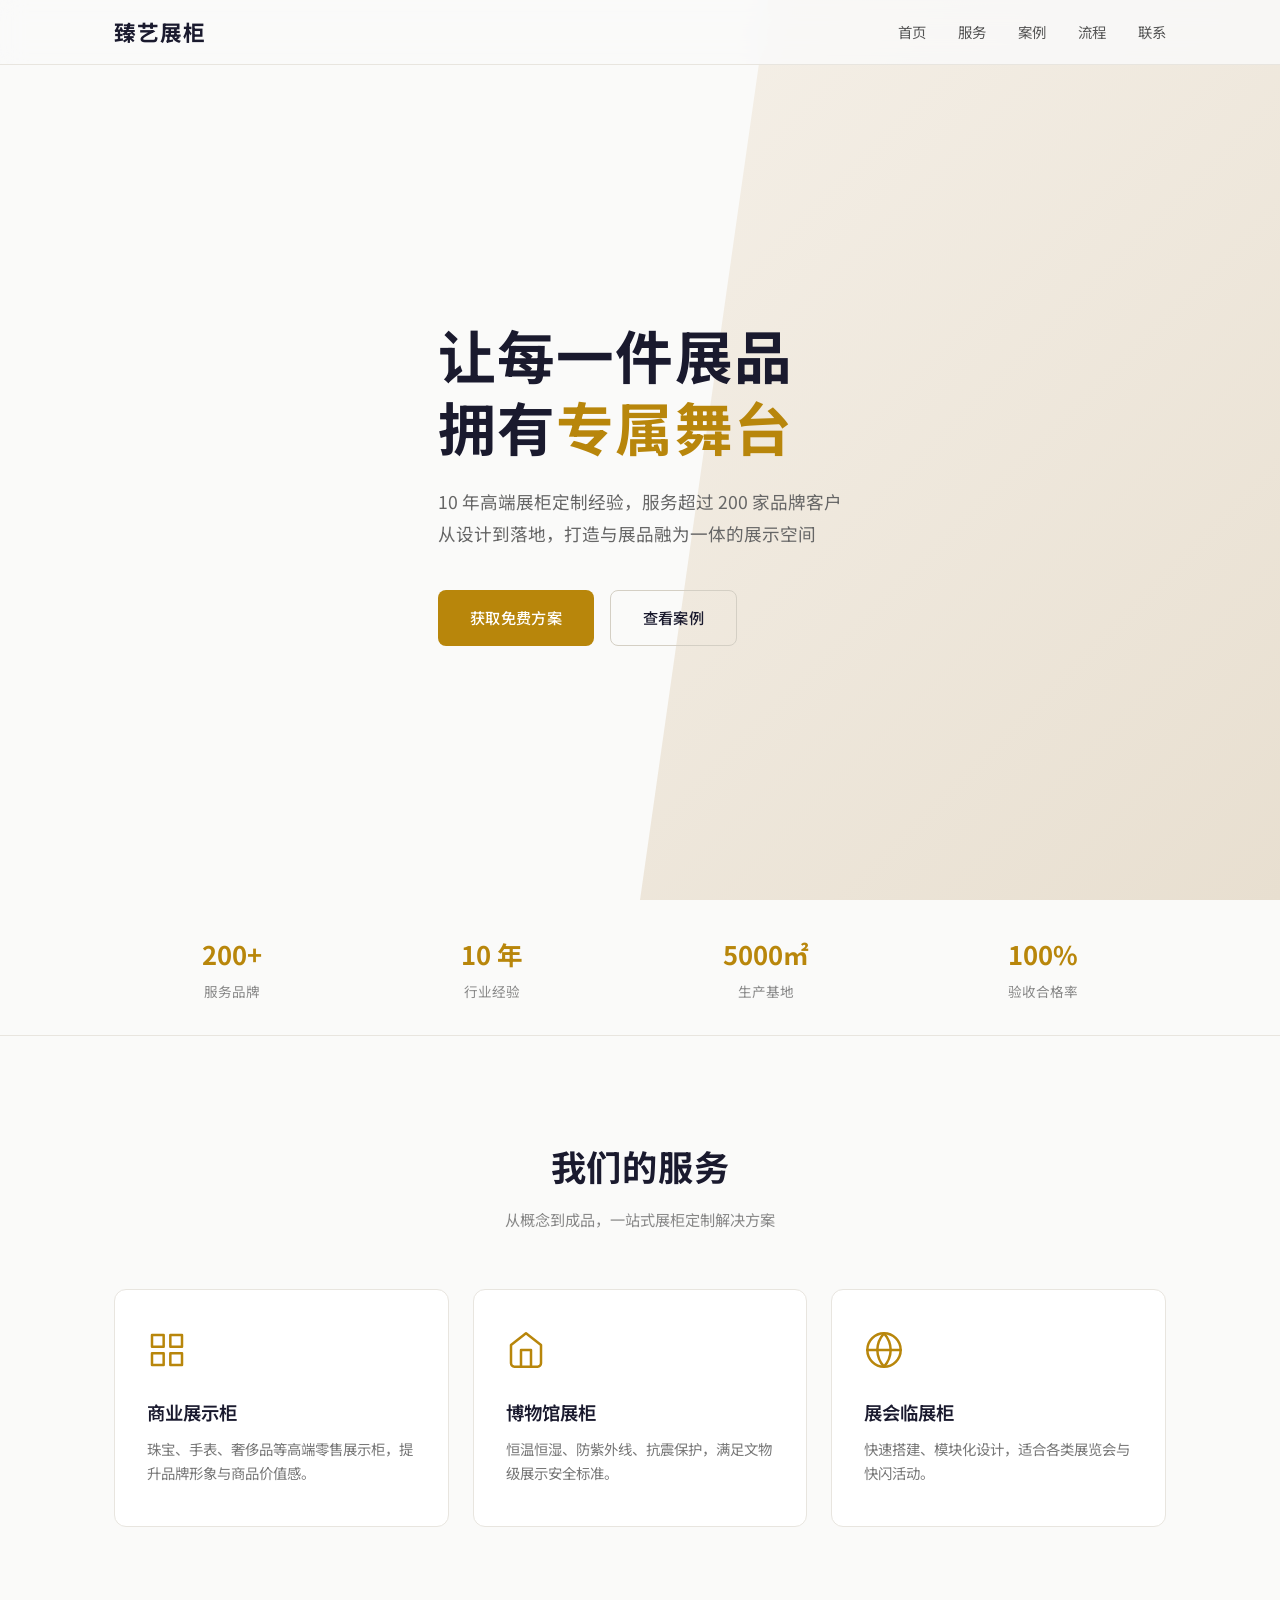
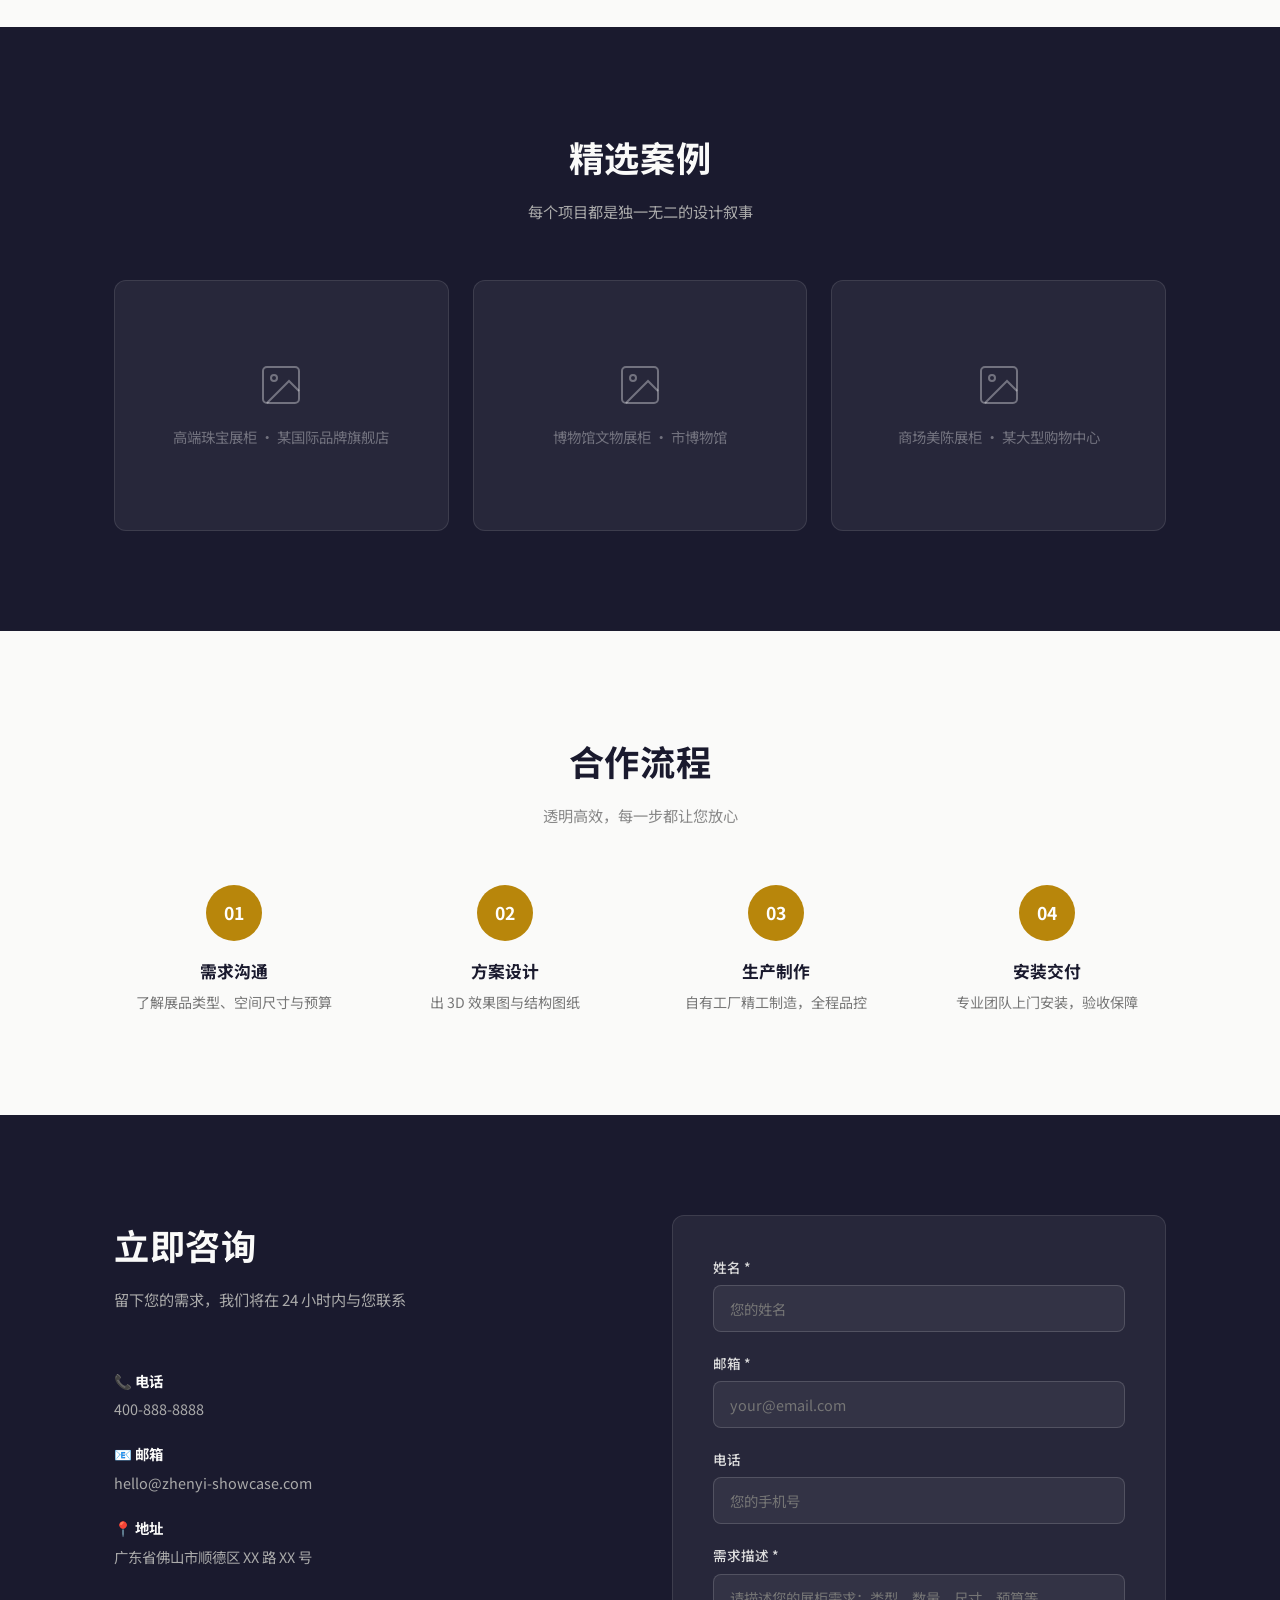
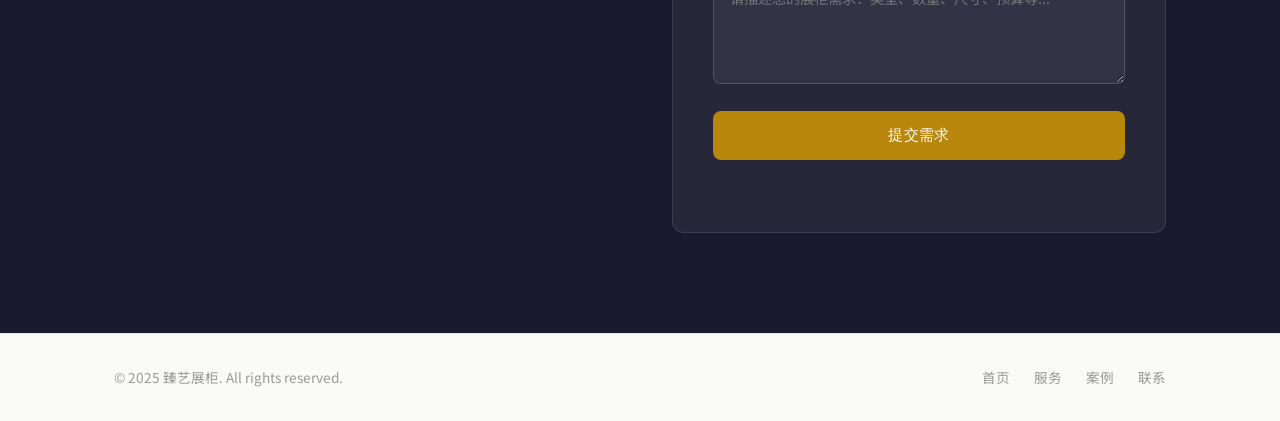
==== index.html @ 401db5e0 "feat: 臻艺展柜 Landing Page — 纯 HTML/CSS/JS + Resend 表单" ====
<!DOCTYPE html>
<html lang="zh-CN">
<head>
  <meta charset="UTF-8">
  <meta name="viewport" content="width=device-width, initial-scale=1.0">
  <title>臻艺展柜 — 高端定制展柜专家</title>
  <meta name="description" content="臻艺展柜专注高端商业展柜定制，为博物馆、商场、展览提供一体化设计与制作服务。">
  <link rel="stylesheet" href="style.css">
  <link rel="preconnect" href="https://fonts.googleapis.com">
  <link rel="preconnect" href="https://fonts.gstatic.com" crossorigin>
  <link href="https://fonts.googleapis.com/css2?family=Noto+Sans+SC:wght@300;400;500;700&display=swap" rel="stylesheet">
</head>
<body>

  <!-- Header -->
  <header class="header" id="header">
    <div class="container header-inner">
      <a href="#" class="logo">臻艺展柜</a>
      <nav class="nav" id="nav">
        <a href="#hero">首页</a>
        <a href="#services">服务</a>
        <a href="#works">案例</a>
        <a href="#process">流程</a>
        <a href="#contact">联系</a>
      </nav>
      <button class="menu-toggle" id="menuToggle" aria-label="菜单">
        <span></span><span></span><span></span>
      </button>
    </div>
  </header>

  <!-- Hero -->
  <section class="hero" id="hero">
    <div class="container hero-content">
      <h1 class="hero-title">
        让每一件展品<br>拥有<span class="accent">专属舞台</span>
      </h1>
      <p class="hero-sub">
        10 年高端展柜定制经验，服务超过 200 家品牌客户<br>
        从设计到落地，打造与展品融为一体的展示空间
      </p>
      <div class="hero-buttons">
        <a href="#contact" class="btn btn-primary">获取免费方案</a>
        <a href="#works" class="btn btn-outline">查看案例</a>
      </div>
    </div>
    <div class="hero-bg"></div>
  </section>

  <!-- Trust Bar -->
  <section class="trust-bar">
    <div class="container">
      <div class="trust-items">
        <div class="trust-item">
          <span class="trust-num">200+</span>
          <span class="trust-label">服务品牌</span>
        </div>
        <div class="trust-item">
          <span class="trust-num">10 年</span>
          <span class="trust-label">行业经验</span>
        </div>
        <div class="trust-item">
          <span class="trust-num">5000㎡</span>
          <span class="trust-label">生产基地</span>
        </div>
        <div class="trust-item">
          <span class="trust-num">100%</span>
          <span class="trust-label">验收合格率</span>
        </div>
      </div>
    </div>
  </section>

  <!-- Services -->
  <section class="section" id="services">
    <div class="container">
      <h2 class="section-title">我们的服务</h2>
      <p class="section-sub">从概念到成品，一站式展柜定制解决方案</p>
      <div class="cards">
        <div class="card">
          <div class="card-icon">
            <svg width="40" height="40" viewBox="0 0 24 24" fill="none" stroke="currentColor" stroke-width="1.5" stroke-linecap="round" stroke-linejoin="round"><rect x="3" y="3" width="7" height="7"/><rect x="14" y="3" width="7" height="7"/><rect x="14" y="14" width="7" height="7"/><rect x="3" y="14" width="7" height="7"/></svg>
          </div>
          <h3>商业展示柜</h3>
          <p>珠宝、手表、奢侈品等高端零售展示柜，提升品牌形象与商品价值感。</p>
        </div>
        <div class="card">
          <div class="card-icon">
            <svg width="40" height="40" viewBox="0 0 24 24" fill="none" stroke="currentColor" stroke-width="1.5" stroke-linecap="round" stroke-linejoin="round"><path d="M3 9l9-7 9 7v11a2 2 0 0 1-2 2H5a2 2 0 0 1-2-2z"/><polyline points="9 22 9 12 15 12 15 22"/></svg>
          </div>
          <h3>博物馆展柜</h3>
          <p>恒温恒湿、防紫外线、抗震保护，满足文物级展示安全标准。</p>
        </div>
        <div class="card">
          <div class="card-icon">
            <svg width="40" height="40" viewBox="0 0 24 24" fill="none" stroke="currentColor" stroke-width="1.5" stroke-linecap="round" stroke-linejoin="round"><circle cx="12" cy="12" r="10"/><line x1="2" y1="12" x2="22" y2="12"/><path d="M12 2a15.3 15.3 0 0 1 4 10 15.3 15.3 0 0 1-4 10 15.3 15.3 0 0 1-4-10 15.3 15.3 0 0 1 4-10z"/></svg>
          </div>
          <h3>展会临展柜</h3>
          <p>快速搭建、模块化设计，适合各类展览会与快闪活动。</p>
        </div>
      </div>
    </div>
  </section>

  <!-- Works / Gallery -->
  <section class="section section-dark" id="works">
    <div class="container">
      <h2 class="section-title">精选案例</h2>
      <p class="section-sub">每个项目都是独一无二的设计叙事</p>
      <div class="gallery">
        <div class="gallery-item">
          <div class="gallery-placeholder">
            <svg width="48" height="48" viewBox="0 0 24 24" fill="none" stroke="currentColor" stroke-width="1"><rect x="3" y="3" width="18" height="18" rx="2"/><circle cx="8.5" cy="8.5" r="1.5"/><polyline points="21 15 16 10 5 21"/></svg>
            <span>高端珠宝展柜 · 某国际品牌旗舰店</span>
          </div>
        </div>
        <div class="gallery-item">
          <div class="gallery-placeholder">
            <svg width="48" height="48" viewBox="0 0 24 24" fill="none" stroke="currentColor" stroke-width="1"><rect x="3" y="3" width="18" height="18" rx="2"/><circle cx="8.5" cy="8.5" r="1.5"/><polyline points="21 15 16 10 5 21"/></svg>
            <span>博物馆文物展柜 · 市博物馆</span>
          </div>
        </div>
        <div class="gallery-item">
          <div class="gallery-placeholder">
            <svg width="48" height="48" viewBox="0 0 24 24" fill="none" stroke="currentColor" stroke-width="1"><rect x="3" y="3" width="18" height="18" rx="2"/><circle cx="8.5" cy="8.5" r="1.5"/><polyline points="21 15 16 10 5 21"/></svg>
            <span>商场美陈展柜 · 某大型购物中心</span>
          </div>
        </div>
      </div>
    </div>
  </section>

  <!-- Process -->
  <section class="section" id="process">
    <div class="container">
      <h2 class="section-title">合作流程</h2>
      <p class="section-sub">透明高效，每一步都让您放心</p>
      <div class="steps">
        <div class="step">
          <div class="step-num">01</div>
          <h4>需求沟通</h4>
          <p>了解展品类型、空间尺寸与预算</p>
        </div>
        <div class="step">
          <div class="step-num">02</div>
          <h4>方案设计</h4>
          <p>出 3D 效果图与结构图纸</p>
        </div>
        <div class="step">
          <div class="step-num">03</div>
          <h4>生产制作</h4>
          <p>自有工厂精工制造，全程品控</p>
        </div>
        <div class="step">
          <div class="step-num">04</div>
          <h4>安装交付</h4>
          <p>专业团队上门安装，验收保障</p>
        </div>
      </div>
    </div>
  </section>

  <!-- Contact -->
  <section class="section section-dark" id="contact">
    <div class="container contact-wrapper">
      <div class="contact-info">
        <h2 class="section-title" style="text-align:left;">立即咨询</h2>
        <p class="section-sub" style="text-align:left;">留下您的需求，我们将在 24 小时内与您联系</p>
        <div class="contact-details">
          <div class="contact-detail">
            <strong>📞 电话</strong>
            <span>400-888-8888</span>
          </div>
          <div class="contact-detail">
            <strong>📧 邮箱</strong>
            <span>hello@zhenyi-showcase.com</span>
          </div>
          <div class="contact-detail">
            <strong>📍 地址</strong>
            <span>广东省佛山市顺德区 XX 路 XX 号</span>
          </div>
        </div>
      </div>
      <form class="contact-form" id="contactForm">
        <div class="form-group">
          <label for="name">姓名 *</label>
          <input type="text" id="name" name="name" placeholder="您的姓名" required>
        </div>
        <div class="form-group">
          <label for="email">邮箱 *</label>
          <input type="email" id="email" name="email" placeholder="your@email.com" required>
        </div>
        <div class="form-group">
          <label for="phone">电话</label>
          <input type="tel" id="phone" name="phone" placeholder="您的手机号">
        </div>
        <div class="form-group">
          <label for="message">需求描述 *</label>
          <textarea id="message" name="message" rows="4" placeholder="请描述您的展柜需求：类型、数量、尺寸、预算等..." required></textarea>
        </div>
        <button type="submit" class="btn btn-primary btn-block" id="submitBtn">
          提交需求
        </button>
        <p class="form-feedback" id="formFeedback"></p>
      </form>
    </div>
  </section>

  <!-- Footer -->
  <footer class="footer">
    <div class="container footer-inner">
      <p>&copy; 2025 臻艺展柜. All rights reserved.</p>
      <div class="footer-links">
        <a href="#hero">首页</a>
        <a href="#services">服务</a>
        <a href="#works">案例</a>
        <a href="#contact">联系</a>
      </div>
    </div>
  </footer>

  <script src="script.js"></script>
</body>
</html>
---- style.css ----
/* ===== Reset & Base ===== */
*,*::before,*::after{box-sizing:border-box;margin:0;padding:0}
html{scroll-behavior:smooth;-webkit-font-smoothing:antialiased}
body{
  font-family:'Noto Sans SC',-apple-system,BlinkMacSystemFont,sans-serif;
  color:#1a1a2e;background:#fafaf9;line-height:1.7;overflow-x:hidden
}
img{max-width:100%;display:block}
a{text-decoration:none;color:inherit}
.container{max-width:1100px;margin:0 auto;padding:0 24px}

/* ===== Header ===== */
.header{
  position:fixed;top:0;left:0;right:0;z-index:100;
  background:rgba(250,250,249,.85);backdrop-filter:blur(12px);
  border-bottom:1px solid #e8e5df;transition:box-shadow .3s
}
.header.scrolled{box-shadow:0 2px 20px rgba(0,0,0,.06)}
.header-inner{
  display:flex;align-items:center;justify-content:space-between;
  height:64px
}
.logo{font-size:1.35rem;font-weight:700;letter-spacing:.04em;color:#1a1a2e}
.nav{display:flex;gap:32px}
.nav a{font-size:.9rem;color:#555;transition:color .2s;position:relative}
.nav a:hover{color:#b8860b}
.nav a::after{
  content:'';position:absolute;left:0;bottom:-4px;width:0;height:2px;
  background:#b8860b;transition:width .25s
}
.nav a:hover::after{width:100%}

.menu-toggle{display:none;flex-direction:column;gap:5px;background:none;border:none;cursor:pointer;padding:4px}
.menu-toggle span{width:24px;height:2px;background:#1a1a2e;border-radius:1px;transition:.3s}

/* ===== Hero ===== */
.hero{
  position:relative;min-height:100vh;display:flex;align-items:center;
  overflow:hidden;padding-top:64px
}
.hero-content{position:relative;z-index:2;max-width:700px}
.hero-title{
  font-size:clamp(2.2rem,5vw,3.6rem);
  font-weight:700;line-height:1.25;margin-bottom:24px;letter-spacing:.02em
}
.accent{color:#b8860b}
.hero-sub{font-size:1.1rem;color:#666;margin-bottom:40px;line-height:1.8}
.hero-buttons{display:flex;gap:16px;flex-wrap:wrap}

.btn{
  display:inline-flex;align-items:center;justify-content:center;
  padding:14px 32px;border-radius:8px;font-size:.95rem;font-weight:500;
  transition:all .3s;cursor:pointer;border:none;letter-spacing:.02em
}
.btn-primary{background:#b8860b;color:#fff}
.btn-primary:hover{background:#9a7009;transform:translateY(-1px);box-shadow:0 8px 25px rgba(184,134,11,.3)}
.btn-outline{background:transparent;color:#1a1a2e;border:1.5px solid #d4cfc4}
.btn-outline:hover{border-color:#b8860b;color:#b8860b}
.btn-block{width:100%}

.hero-bg{
  position:absolute;top:0;right:0;width:50%;height:100%;
  background:linear-gradient(135deg,#f5f0e8 0%,#e8dfd0 100%);
  clip-path:polygon(20% 0,100% 0,100% 100%,0 100%);
  z-index:0
}

/* ===== Trust Bar ===== */
.trust-bar{border-bottom:1px solid #e8e5df;padding:32px 0}
.trust-items{display:flex;justify-content:space-around;flex-wrap:wrap;gap:24px}
.trust-item{display:flex;flex-direction:column;align-items:center;gap:4px}
.trust-num{font-size:1.6rem;font-weight:700;color:#b8860b}
.trust-label{font-size:.85rem;color:#888}

/* ===== Sections ===== */
.section{padding:100px 0}
.section-dark{background:#1a1a2e;color:#fafaf9}
.section-dark .section-sub{color:#aaa}
.section-title{
  text-align:center;font-size:clamp(1.6rem,3vw,2.2rem);
  font-weight:700;margin-bottom:12px;letter-spacing:.02em
}
.section-sub{text-align:center;color:#888;margin-bottom:56px;font-size:.95rem}

/* ===== Cards ===== */
.cards{display:grid;grid-template-columns:repeat(auto-fit,minmax(280px,1fr));gap:24px}
.card{
  background:#fff;border:1px solid #e8e5df;border-radius:12px;
  padding:40px 32px;transition:all .3s
}
.card:hover{transform:translateY(-4px);box-shadow:0 16px 40px rgba(0,0,0,.08)}
.card-icon{color:#b8860b;margin-bottom:20px}
.card h3{font-size:1.15rem;margin-bottom:8px;font-weight:600}
.card p{color:#777;font-size:.9rem;line-height:1.7}

/* ===== Gallery ===== */
.gallery{display:grid;grid-template-columns:repeat(auto-fit,minmax(280px,1fr));gap:24px}
.gallery-item{
  background:rgba(255,255,255,.06);border:1px solid rgba(255,255,255,.1);
  border-radius:12px;overflow:hidden;transition:all .3s
}
.gallery-item:hover{transform:translateY(-4px);border-color:rgba(184,134,11,.4)}
.gallery-placeholder{
  display:flex;flex-direction:column;align-items:center;justify-content:center;
  gap:16px;padding:80px 32px;color:rgba(255,255,255,.35);text-align:center;font-size:.9rem
}

/* ===== Steps ===== */
.steps{display:grid;grid-template-columns:repeat(auto-fit,minmax(200px,1fr));gap:32px}
.step{text-align:center;padding:0 16px}
.step-num{
  display:inline-flex;align-items:center;justify-content:center;
  width:56px;height:56px;border-radius:50%;background:#b8860b;
  color:#fff;font-size:1.1rem;font-weight:700;margin-bottom:16px
}
.step h4{font-size:1.05rem;margin-bottom:6px}
.step p{color:#777;font-size:.88rem}

/* ===== Contact ===== */
.contact-wrapper{display:grid;grid-template-columns:1fr 1fr;gap:64px;align-items:start}
.contact-details{margin-top:40px;display:flex;flex-direction:column;gap:20px}
.contact-detail strong{display:block;font-size:.9rem;margin-bottom:2px}
.contact-detail span{color:#aaa;font-size:.9rem}

.contact-form{
  background:rgba(255,255,255,.06);border:1px solid rgba(255,255,255,.1);
  border-radius:12px;padding:40px
}
.form-group{margin-bottom:20px}
.form-group label{display:block;margin-bottom:6px;font-size:.85rem;font-weight:500;color:#ddd}
.form-group input,
.form-group textarea{
  width:100%;padding:12px 16px;border:1.5px solid rgba(255,255,255,.15);
  border-radius:8px;background:rgba(255,255,255,.06);color:#fafaf9;
  font-family:inherit;font-size:.9rem;transition:border-color .3s;resize:vertical
}
.form-group input:focus,
.form-group textarea:focus{outline:none;border-color:#b8860b}

.form-feedback{margin-top:12px;font-size:.85rem;min-height:20px}
.form-feedback.success{color:#4caf50}
.form-feedback.error{color:#f44336}

/* ===== Footer ===== */
.footer{border-top:1px solid #e8e5df;padding:32px 0}
.footer-inner{display:flex;justify-content:space-between;align-items:center;flex-wrap:wrap;gap:16px}
.footer p{color:#999;font-size:.85rem}
.footer-links{display:flex;gap:24px}
.footer-links a{color:#999;font-size:.85rem;transition:color .2s}
.footer-links a:hover{color:#b8860b}

/* ===== Mobile ===== */
@media(max-width:768px){
  .nav{display:none}
  .nav.open{
    display:flex;flex-direction:column;position:absolute;top:64px;left:0;right:0;
    background:rgba(250,250,249,.98);backdrop-filter:blur(12px);padding:24px;
    border-bottom:1px solid #e8e5df;gap:16px
  }
  .menu-toggle{display:flex}
  .hero-bg{display:none}
  .contact-wrapper{grid-template-columns:1fr;gap:40px}
  .footer-inner{flex-direction:column;text-align:center}
}
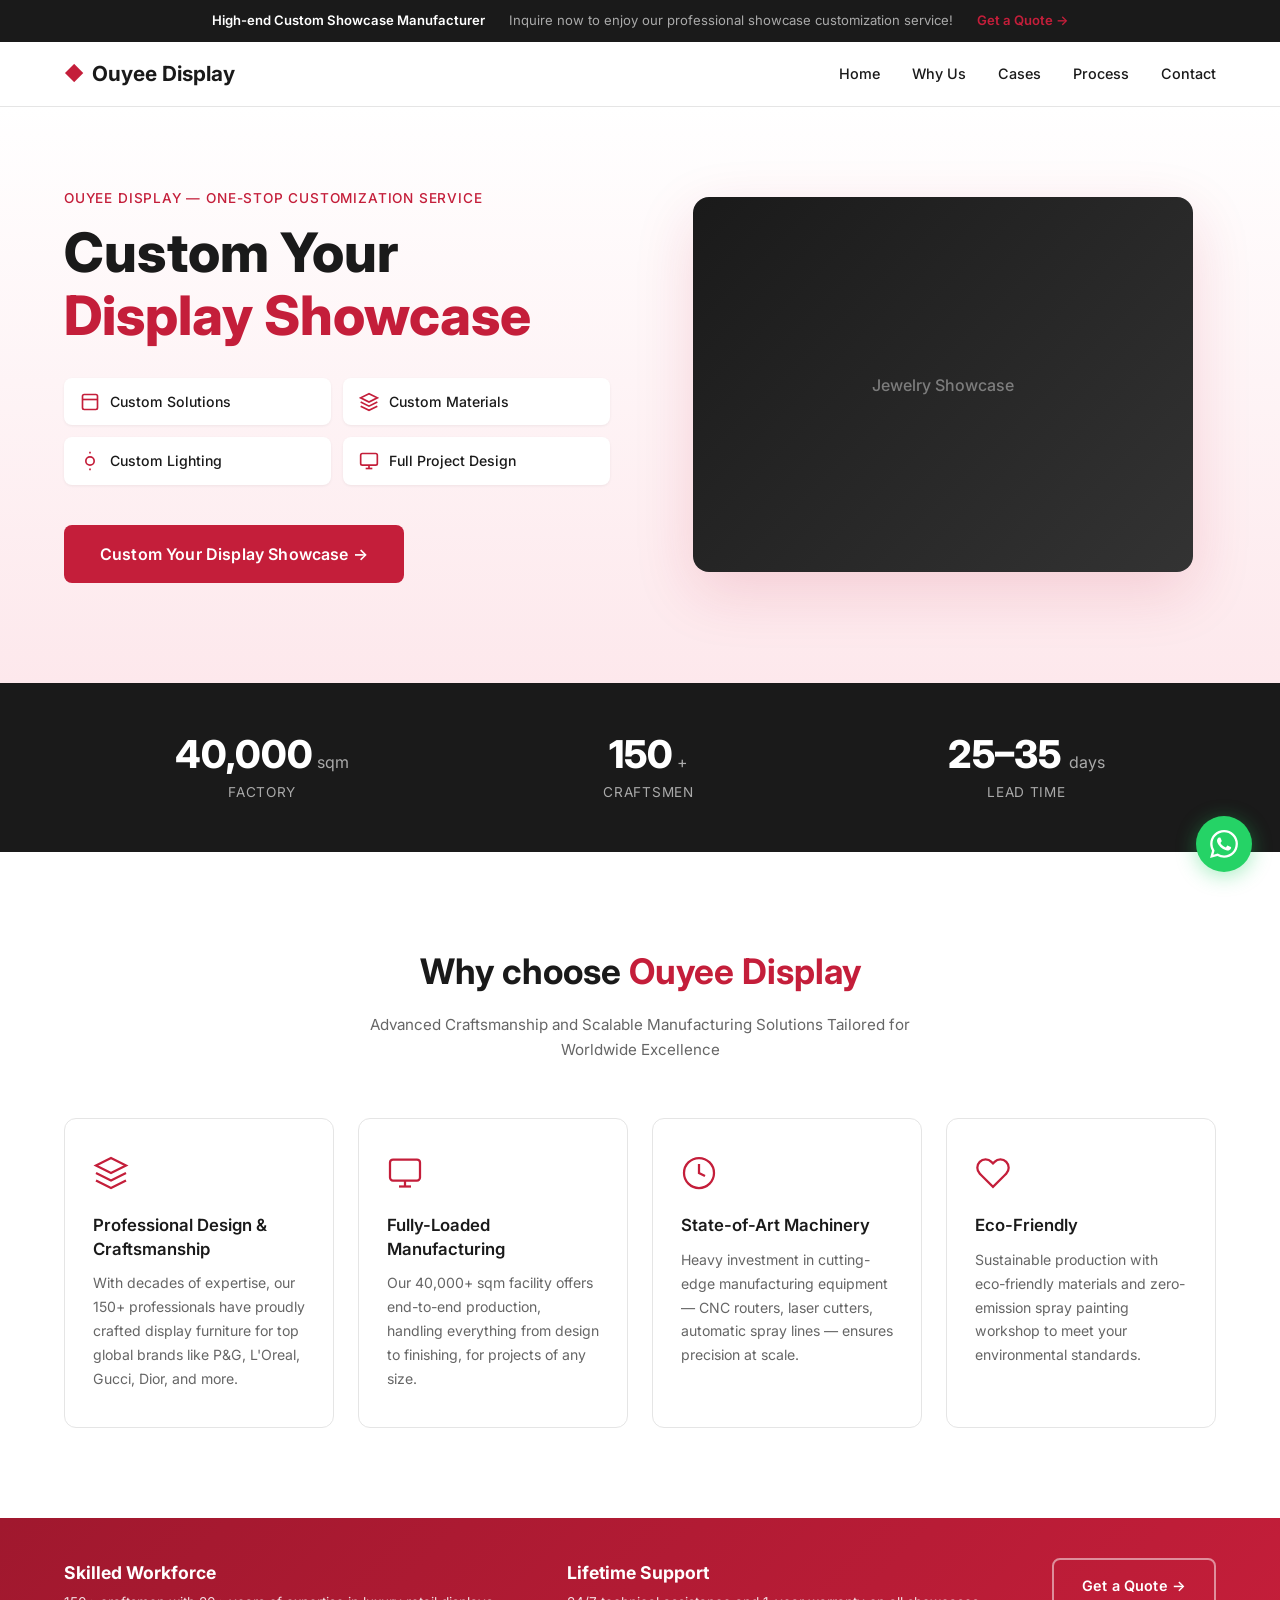
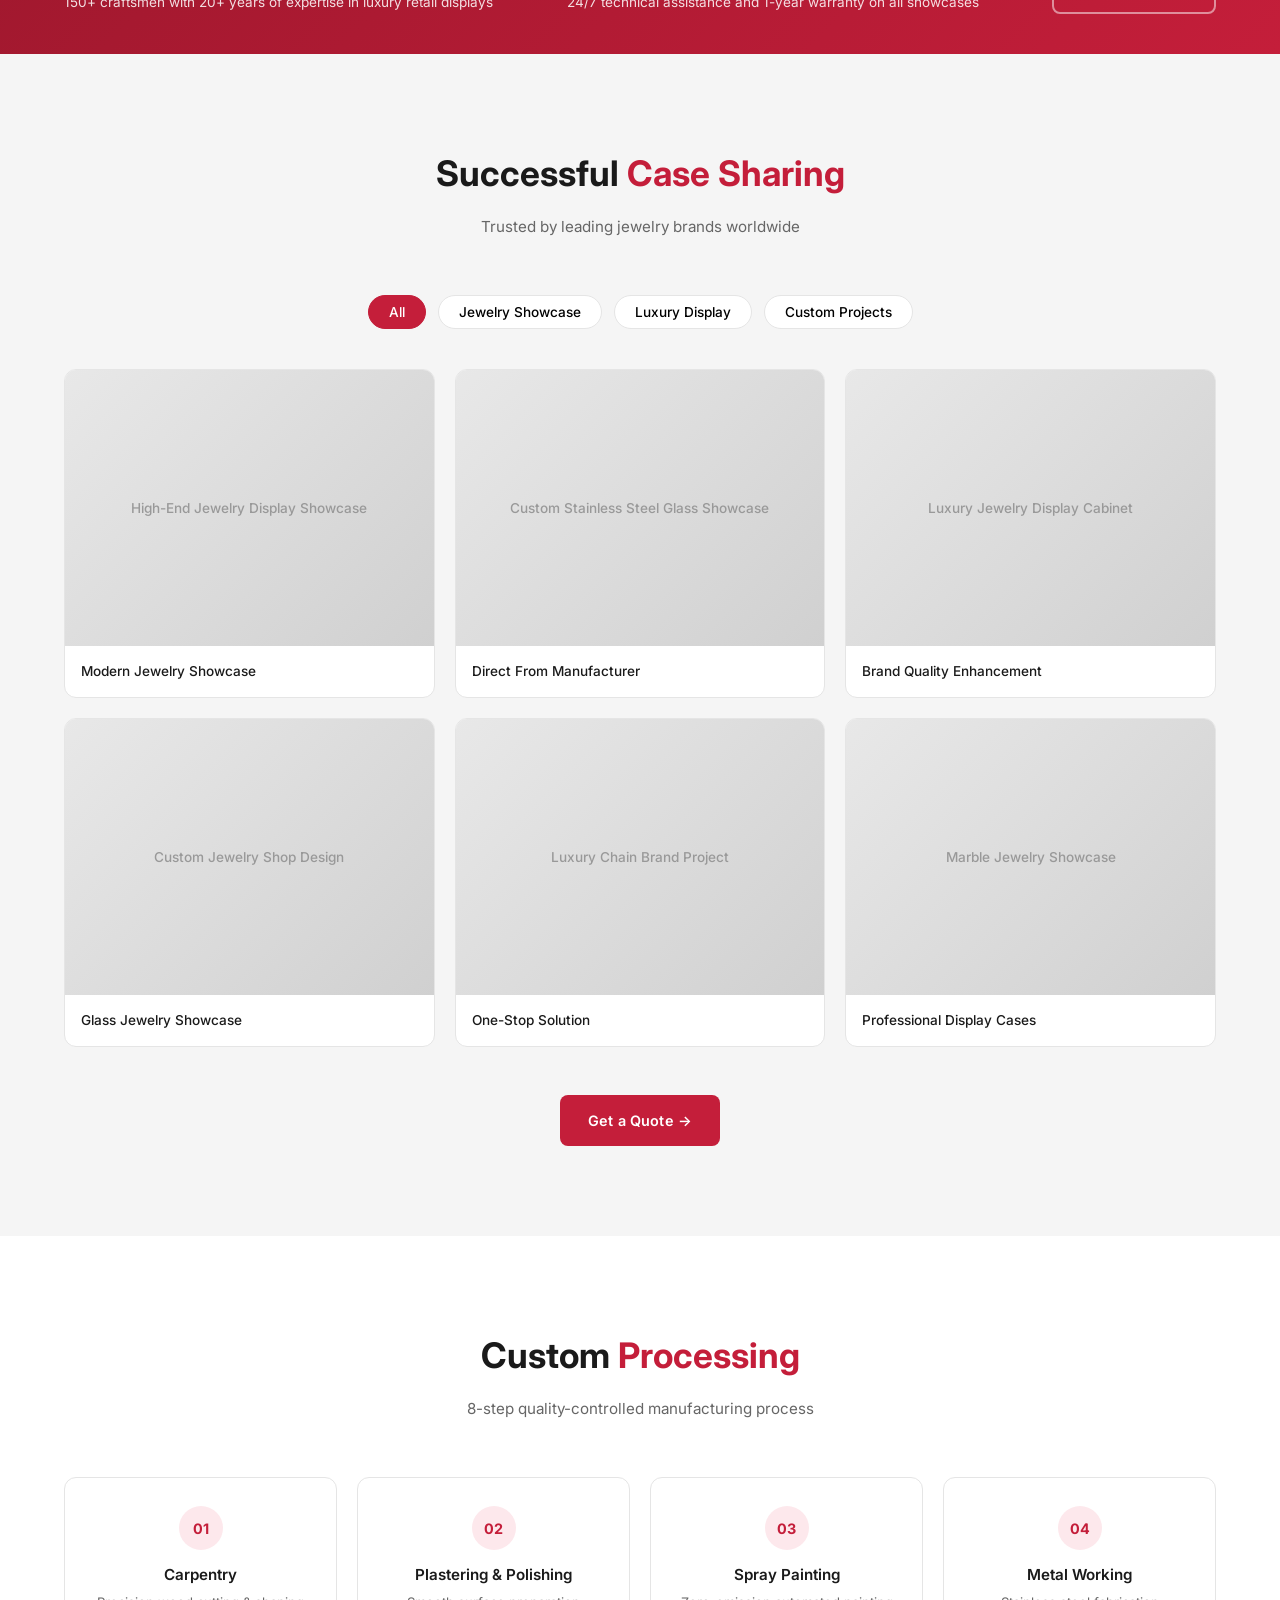
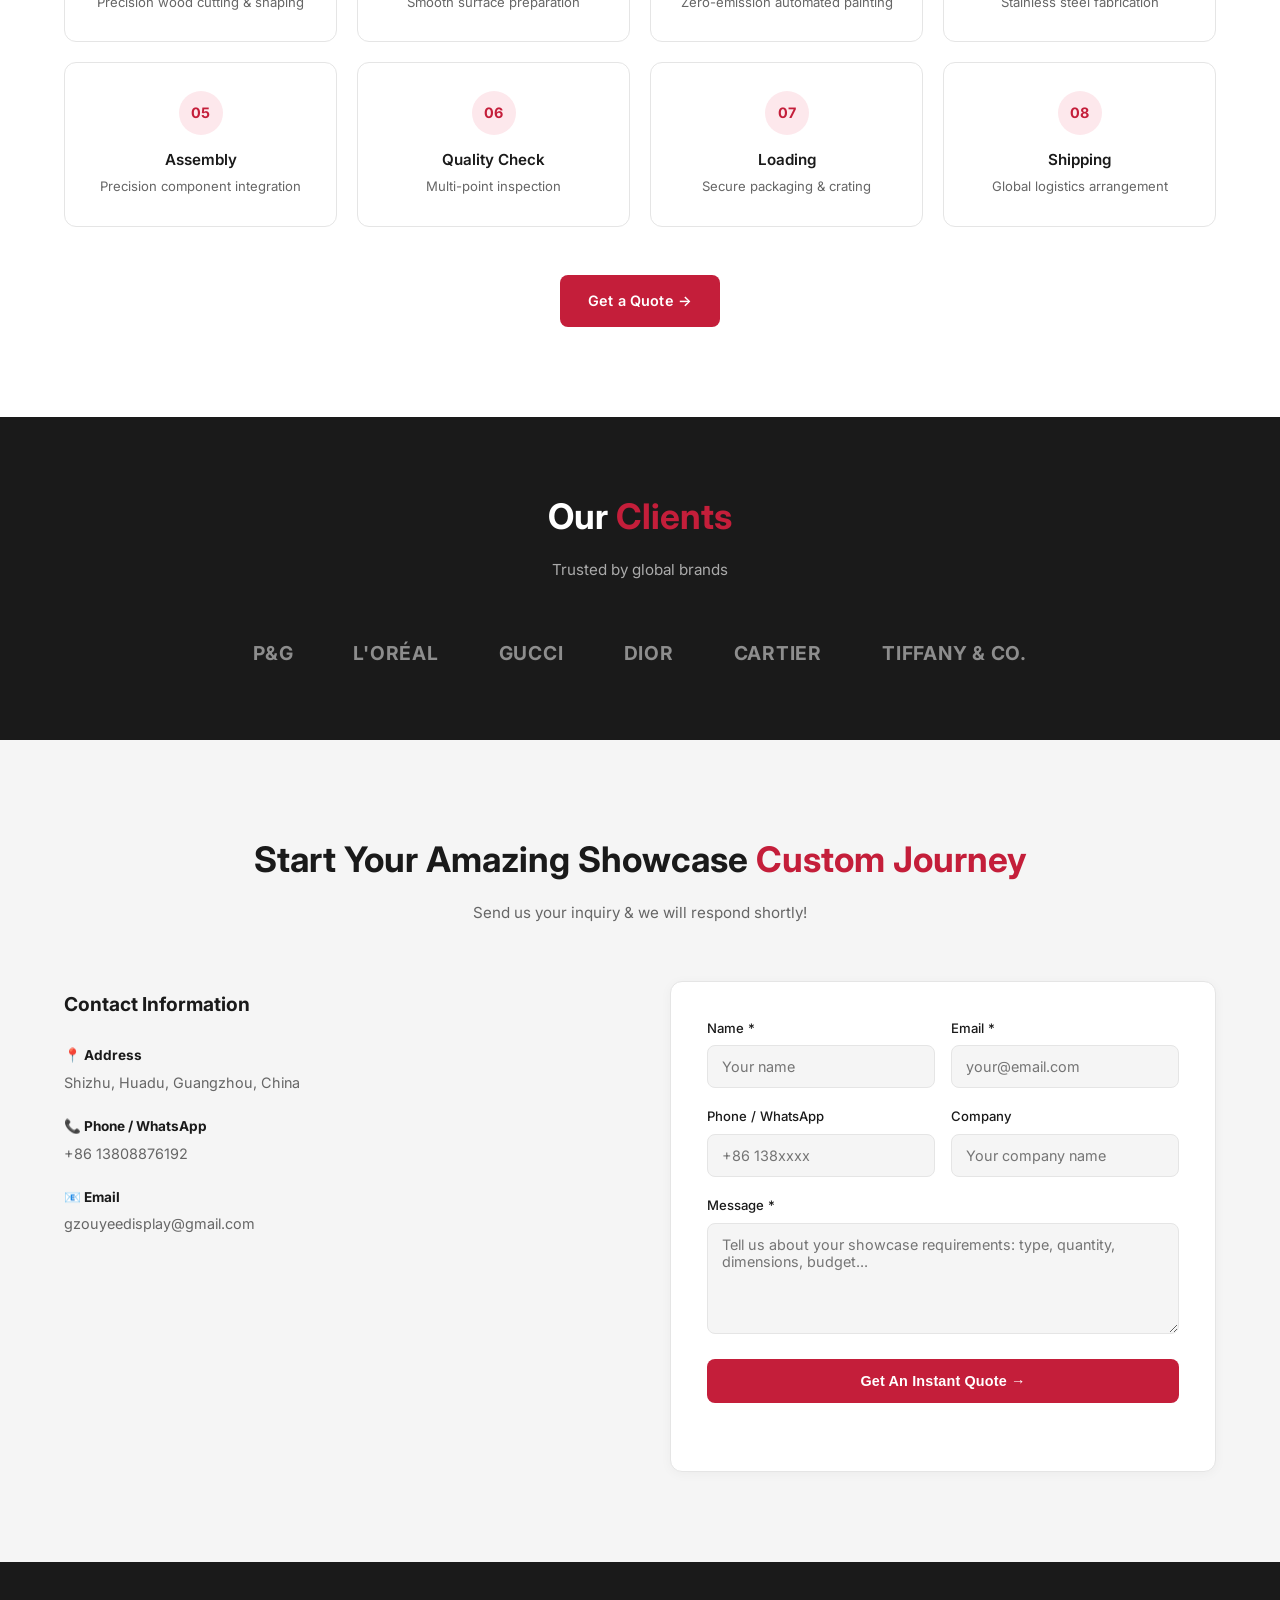
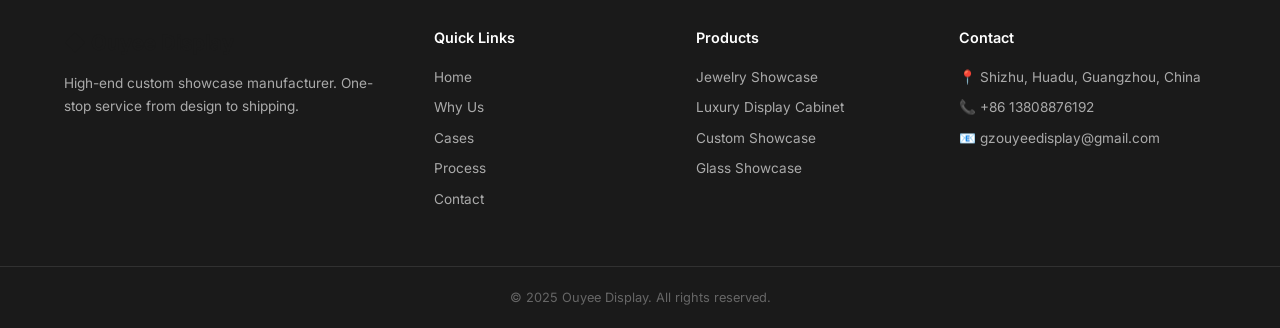
==== commit 9076c14b: "feat: full redesign — B2B showcase manufacturer style, English, WhatsApp float" ====
--- a/index.html
+++ b/index.html
@@ -1,223 +1,364 @@
 <!DOCTYPE html>
-<html lang="zh-CN">
+<html lang="en">
 <head>
   <meta charset="UTF-8">
   <meta name="viewport" content="width=device-width, initial-scale=1.0">
-  <title>臻艺展柜 — 高端定制展柜专家</title>
-  <meta name="description" content="臻艺展柜专注高端商业展柜定制，为博物馆、商场、展览提供一体化设计与制作服务。">
+  <title>Ouyee Display — High-end Custom Showcase Manufacturer</title>
+  <meta name="description" content="Ouyee Display is a professional custom showcase manufacturer. 40,000sqm factory, 150+ craftsmen, one-stop service from design to shipping.">
   <link rel="stylesheet" href="style.css">
   <link rel="preconnect" href="https://fonts.googleapis.com">
   <link rel="preconnect" href="https://fonts.gstatic.com" crossorigin>
-  <link href="https://fonts.googleapis.com/css2?family=Noto+Sans+SC:wght@300;400;500;700&display=swap" rel="stylesheet">
+  <link href="https://fonts.googleapis.com/css2?family=Inter:wght@300;400;500;600;700;800&display=swap" rel="stylesheet">
 </head>
 <body>
 
-  <!-- Header -->
+  <!-- ===== Top Bar ===== -->
+  <div class="topbar">
+    <div class="container topbar-inner">
+      <span>High-end Custom Showcase Manufacturer</span>
+      <span>Inquire now to enjoy our professional showcase customization service!</span>
+      <a href="#contact" class="topbar-cta">Get a Quote →</a>
+    </div>
+  </div>
+
+  <!-- ===== Header ===== -->
   <header class="header" id="header">
     <div class="container header-inner">
-      <a href="#" class="logo">臻艺展柜</a>
+      <a href="#" class="logo">
+        <span class="logo-icon">◆</span> Ouyee Display
+      </a>
       <nav class="nav" id="nav">
-        <a href="#hero">首页</a>
-        <a href="#services">服务</a>
-        <a href="#works">案例</a>
-        <a href="#process">流程</a>
-        <a href="#contact">联系</a>
+        <a href="#hero">Home</a>
+        <a href="#why">Why Us</a>
+        <a href="#cases">Cases</a>
+        <a href="#process">Process</a>
+        <a href="#contact">Contact</a>
       </nav>
-      <button class="menu-toggle" id="menuToggle" aria-label="菜单">
+      <button class="menu-toggle" id="menuToggle" aria-label="Menu">
         <span></span><span></span><span></span>
       </button>
     </div>
   </header>
 
-  <!-- Hero -->
+  <!-- ===== Hero ===== -->
   <section class="hero" id="hero">
-    <div class="container hero-content">
-      <h1 class="hero-title">
-        让每一件展品<br>拥有<span class="accent">专属舞台</span>
-      </h1>
-      <p class="hero-sub">
-        10 年高端展柜定制经验，服务超过 200 家品牌客户<br>
-        从设计到落地，打造与展品融为一体的展示空间
-      </p>
-      <div class="hero-buttons">
-        <a href="#contact" class="btn btn-primary">获取免费方案</a>
-        <a href="#works" class="btn btn-outline">查看案例</a>
-      </div>
-    </div>
-    <div class="hero-bg"></div>
-  </section>
-
-  <!-- Trust Bar -->
-  <section class="trust-bar">
-    <div class="container">
-      <div class="trust-items">
-        <div class="trust-item">
-          <span class="trust-num">200+</span>
-          <span class="trust-label">服务品牌</span>
-        </div>
-        <div class="trust-item">
-          <span class="trust-num">10 年</span>
-          <span class="trust-label">行业经验</span>
-        </div>
-        <div class="trust-item">
-          <span class="trust-num">5000㎡</span>
-          <span class="trust-label">生产基地</span>
-        </div>
-        <div class="trust-item">
-          <span class="trust-num">100%</span>
-          <span class="trust-label">验收合格率</span>
-        </div>
-      </div>
-    </div>
-  </section>
-
-  <!-- Services -->
-  <section class="section" id="services">
-    <div class="container">
-      <h2 class="section-title">我们的服务</h2>
-      <p class="section-sub">从概念到成品，一站式展柜定制解决方案</p>
+    <div class="container hero-grid">
+      <div class="hero-text">
+        <p class="hero-eyebrow">Ouyee Display — One-stop Customization Service</p>
+        <h1 class="hero-title">
+          Custom Your<br>
+          <span class="accent">Display Showcase</span>
+        </h1>
+        <div class="hero-tags">
+          <div class="hero-tag">
+            <svg width="20" height="20" viewBox="0 0 24 24" fill="none" stroke="currentColor" stroke-width="2"><rect x="3" y="3" width="18" height="18" rx="2"/><line x1="3" y1="9" x2="21" y2="9"/></svg>
+            <span>Custom Solutions</span>
+          </div>
+          <div class="hero-tag">
+            <svg width="20" height="20" viewBox="0 0 24 24" fill="none" stroke="currentColor" stroke-width="2"><path d="M12 2L2 7l10 5 10-5-10-5z"/><path d="M2 17l10 5 10-5"/><path d="M2 12l10 5 10-5"/></svg>
+            <span>Custom Materials</span>
+          </div>
+          <div class="hero-tag">
+            <svg width="20" height="20" viewBox="0 0 24 24" fill="none" stroke="currentColor" stroke-width="2"><circle cx="12" cy="12" r="5"/><line x1="12" y1="1" x2="12" y2="3"/><line x1="12" y1="21" x2="12" y2="23"/></svg>
+            <span>Custom Lighting</span>
+          </div>
+          <div class="hero-tag">
+            <svg width="20" height="20" viewBox="0 0 24 24" fill="none" stroke="currentColor" stroke-width="2"><rect x="2" y="3" width="20" height="14" rx="2"/><line x1="8" x2="16" y1="21" y2="21"/><line x1="12" x2="12" y1="17" y2="21"/></svg>
+            <span>Full Project Design</span>
+          </div>
+        </div>
+        <a href="#contact" class="btn btn-primary btn-lg">Custom Your Display Showcase →</a>
+      </div>
+      <div class="hero-visual">
+        <div class="hero-img-placeholder">
+          <span>Jewelry Showcase</span>
+        </div>
+      </div>
+    </div>
+  </section>
+
+  <!-- ===== Stats Bar ===== -->
+  <section class="stats">
+    <div class="container stats-grid">
+      <div class="stat">
+        <span class="stat-num">40,000<span class="stat-unit">sqm</span></span>
+        <span class="stat-label">Factory</span>
+      </div>
+      <div class="stat">
+        <span class="stat-num">150<span class="stat-unit">+</span></span>
+        <span class="stat-label">Craftsmen</span>
+      </div>
+      <div class="stat">
+        <span class="stat-num">25–35<span class="stat-unit"> days</span></span>
+        <span class="stat-label">Lead Time</span>
+      </div>
+    </div>
+  </section>
+
+  <!-- ===== Why Choose Us ===== -->
+  <section class="section" id="why">
+    <div class="container">
+      <h2 class="section-title">
+        Why choose <span class="accent">Ouyee Display</span>
+      </h2>
+      <p class="section-sub">Advanced Craftsmanship and Scalable Manufacturing Solutions Tailored for Worldwide Excellence</p>
       <div class="cards">
         <div class="card">
           <div class="card-icon">
-            <svg width="40" height="40" viewBox="0 0 24 24" fill="none" stroke="currentColor" stroke-width="1.5" stroke-linecap="round" stroke-linejoin="round"><rect x="3" y="3" width="7" height="7"/><rect x="14" y="3" width="7" height="7"/><rect x="14" y="14" width="7" height="7"/><rect x="3" y="14" width="7" height="7"/></svg>
-          </div>
-          <h3>商业展示柜</h3>
-          <p>珠宝、手表、奢侈品等高端零售展示柜，提升品牌形象与商品价值感。</p>
+            <svg width="36" height="36" viewBox="0 0 24 24" fill="none" stroke="currentColor" stroke-width="1.5"><path d="M12 2L2 7l10 5 10-5-10-5z"/><path d="M2 17l10 5 10-5"/><path d="M2 12l10 5 10-5"/></svg>
+          </div>
+          <h3>Professional Design & Craftsmanship</h3>
+          <p>With decades of expertise, our 150+ professionals have proudly crafted display furniture for top global brands like P&G, L'Oreal, Gucci, Dior, and more.</p>
         </div>
         <div class="card">
           <div class="card-icon">
-            <svg width="40" height="40" viewBox="0 0 24 24" fill="none" stroke="currentColor" stroke-width="1.5" stroke-linecap="round" stroke-linejoin="round"><path d="M3 9l9-7 9 7v11a2 2 0 0 1-2 2H5a2 2 0 0 1-2-2z"/><polyline points="9 22 9 12 15 12 15 22"/></svg>
-          </div>
-          <h3>博物馆展柜</h3>
-          <p>恒温恒湿、防紫外线、抗震保护，满足文物级展示安全标准。</p>
+            <svg width="36" height="36" viewBox="0 0 24 24" fill="none" stroke="currentColor" stroke-width="1.5"><rect x="2" y="3" width="20" height="14" rx="2"/><line x1="8" x2="16" y1="21" y2="21"/><line x1="12" x2="12" y1="17" y2="21"/></svg>
+          </div>
+          <h3>Fully-Loaded Manufacturing</h3>
+          <p>Our 40,000+ sqm facility offers end-to-end production, handling everything from design to finishing, for projects of any size.</p>
         </div>
         <div class="card">
           <div class="card-icon">
-            <svg width="40" height="40" viewBox="0 0 24 24" fill="none" stroke="currentColor" stroke-width="1.5" stroke-linecap="round" stroke-linejoin="round"><circle cx="12" cy="12" r="10"/><line x1="2" y1="12" x2="22" y2="12"/><path d="M12 2a15.3 15.3 0 0 1 4 10 15.3 15.3 0 0 1-4 10 15.3 15.3 0 0 1-4-10 15.3 15.3 0 0 1 4-10z"/></svg>
-          </div>
-          <h3>展会临展柜</h3>
-          <p>快速搭建、模块化设计，适合各类展览会与快闪活动。</p>
-        </div>
-      </div>
-    </div>
-  </section>
-
-  <!-- Works / Gallery -->
-  <section class="section section-dark" id="works">
-    <div class="container">
-      <h2 class="section-title">精选案例</h2>
-      <p class="section-sub">每个项目都是独一无二的设计叙事</p>
-      <div class="gallery">
-        <div class="gallery-item">
-          <div class="gallery-placeholder">
-            <svg width="48" height="48" viewBox="0 0 24 24" fill="none" stroke="currentColor" stroke-width="1"><rect x="3" y="3" width="18" height="18" rx="2"/><circle cx="8.5" cy="8.5" r="1.5"/><polyline points="21 15 16 10 5 21"/></svg>
-            <span>高端珠宝展柜 · 某国际品牌旗舰店</span>
-          </div>
-        </div>
-        <div class="gallery-item">
-          <div class="gallery-placeholder">
-            <svg width="48" height="48" viewBox="0 0 24 24" fill="none" stroke="currentColor" stroke-width="1"><rect x="3" y="3" width="18" height="18" rx="2"/><circle cx="8.5" cy="8.5" r="1.5"/><polyline points="21 15 16 10 5 21"/></svg>
-            <span>博物馆文物展柜 · 市博物馆</span>
-          </div>
-        </div>
-        <div class="gallery-item">
-          <div class="gallery-placeholder">
-            <svg width="48" height="48" viewBox="0 0 24 24" fill="none" stroke="currentColor" stroke-width="1"><rect x="3" y="3" width="18" height="18" rx="2"/><circle cx="8.5" cy="8.5" r="1.5"/><polyline points="21 15 16 10 5 21"/></svg>
-            <span>商场美陈展柜 · 某大型购物中心</span>
-          </div>
-        </div>
-      </div>
-    </div>
-  </section>
-
-  <!-- Process -->
+            <svg width="36" height="36" viewBox="0 0 24 24" fill="none" stroke="currentColor" stroke-width="1.5"><circle cx="12" cy="12" r="10"/><path d="M12 6v6l4 2"/></svg>
+          </div>
+          <h3>State-of-Art Machinery</h3>
+          <p>Heavy investment in cutting-edge manufacturing equipment — CNC routers, laser cutters, automatic spray lines — ensures precision at scale.</p>
+        </div>
+        <div class="card">
+          <div class="card-icon">
+            <svg width="36" height="36" viewBox="0 0 24 24" fill="none" stroke="currentColor" stroke-width="1.5"><path d="M20.84 4.61a5.5 5.5 0 0 0-7.78 0L12 5.67l-1.06-1.06a5.5 5.5 0 0 0-7.78 7.78l1.06 1.06L12 21.23l7.78-7.78 1.06-1.06a5.5 5.5 0 0 0 0-7.78z"/></svg>
+          </div>
+          <h3>Eco-Friendly</h3>
+          <p>Sustainable production with eco-friendly materials and zero-emission spray painting workshop to meet your environmental standards.</p>
+        </div>
+      </div>
+    </div>
+  </section>
+
+  <!-- ===== Trust Banners ===== -->
+  <section class="trust-banners">
+    <div class="container trust-banners-grid">
+      <div class="trust-banner">
+        <h3>Skilled Workforce</h3>
+        <p>150+ craftsmen with 20+ years of expertise in luxury retail displays</p>
+      </div>
+      <div class="trust-banner">
+        <h3>Lifetime Support</h3>
+        <p>24/7 technical assistance and 1-year warranty on all showcases</p>
+      </div>
+      <div class="trust-banner-cta">
+        <a href="#contact" class="btn btn-outline-white">Get a Quote →</a>
+      </div>
+    </div>
+  </section>
+
+  <!-- ===== Case Gallery ===== -->
+  <section class="section section-light" id="cases">
+    <div class="container">
+      <h2 class="section-title">Successful <span class="accent">Case Sharing</span></h2>
+      <p class="section-sub">Trusted by leading jewelry brands worldwide</p>
+      <div class="gallery-categories">
+        <button class="cat-btn active">All</button>
+        <button class="cat-btn">Jewelry Showcase</button>
+        <button class="cat-btn">Luxury Display</button>
+        <button class="cat-btn">Custom Projects</button>
+      </div>
+      <div class="gallery-grid">
+        <div class="gallery-card">
+          <div class="gallery-img"><span>High-End Jewelry Display Showcase</span></div>
+          <p class="gallery-label">Modern Jewelry Showcase</p>
+        </div>
+        <div class="gallery-card">
+          <div class="gallery-img"><span>Custom Stainless Steel Glass Showcase</span></div>
+          <p class="gallery-label">Direct From Manufacturer</p>
+        </div>
+        <div class="gallery-card">
+          <div class="gallery-img"><span>Luxury Jewelry Display Cabinet</span></div>
+          <p class="gallery-label">Brand Quality Enhancement</p>
+        </div>
+        <div class="gallery-card">
+          <div class="gallery-img"><span>Custom Jewelry Shop Design</span></div>
+          <p class="gallery-label">Glass Jewelry Showcase</p>
+        </div>
+        <div class="gallery-card">
+          <div class="gallery-img"><span>Luxury Chain Brand Project</span></div>
+          <p class="gallery-label">One-Stop Solution</p>
+        </div>
+        <div class="gallery-card">
+          <div class="gallery-img"><span>Marble Jewelry Showcase</span></div>
+          <p class="gallery-label">Professional Display Cases</p>
+        </div>
+      </div>
+      <div class="center-cta">
+        <a href="#contact" class="btn btn-primary">Get a Quote →</a>
+      </div>
+    </div>
+  </section>
+
+  <!-- ===== Process ===== -->
   <section class="section" id="process">
     <div class="container">
-      <h2 class="section-title">合作流程</h2>
-      <p class="section-sub">透明高效，每一步都让您放心</p>
-      <div class="steps">
-        <div class="step">
-          <div class="step-num">01</div>
-          <h4>需求沟通</h4>
-          <p>了解展品类型、空间尺寸与预算</p>
-        </div>
-        <div class="step">
-          <div class="step-num">02</div>
-          <h4>方案设计</h4>
-          <p>出 3D 效果图与结构图纸</p>
-        </div>
-        <div class="step">
-          <div class="step-num">03</div>
-          <h4>生产制作</h4>
-          <p>自有工厂精工制造，全程品控</p>
-        </div>
-        <div class="step">
-          <div class="step-num">04</div>
-          <h4>安装交付</h4>
-          <p>专业团队上门安装，验收保障</p>
-        </div>
-      </div>
-    </div>
-  </section>
-
-  <!-- Contact -->
-  <section class="section section-dark" id="contact">
-    <div class="container contact-wrapper">
-      <div class="contact-info">
-        <h2 class="section-title" style="text-align:left;">立即咨询</h2>
-        <p class="section-sub" style="text-align:left;">留下您的需求，我们将在 24 小时内与您联系</p>
-        <div class="contact-details">
-          <div class="contact-detail">
-            <strong>📞 电话</strong>
-            <span>400-888-8888</span>
-          </div>
-          <div class="contact-detail">
-            <strong>📧 邮箱</strong>
-            <span>hello@zhenyi-showcase.com</span>
-          </div>
-          <div class="contact-detail">
-            <strong>📍 地址</strong>
-            <span>广东省佛山市顺德区 XX 路 XX 号</span>
-          </div>
-        </div>
-      </div>
-      <form class="contact-form" id="contactForm">
-        <div class="form-group">
-          <label for="name">姓名 *</label>
-          <input type="text" id="name" name="name" placeholder="您的姓名" required>
-        </div>
-        <div class="form-group">
-          <label for="email">邮箱 *</label>
-          <input type="email" id="email" name="email" placeholder="your@email.com" required>
-        </div>
-        <div class="form-group">
-          <label for="phone">电话</label>
-          <input type="tel" id="phone" name="phone" placeholder="您的手机号">
-        </div>
-        <div class="form-group">
-          <label for="message">需求描述 *</label>
-          <textarea id="message" name="message" rows="4" placeholder="请描述您的展柜需求：类型、数量、尺寸、预算等..." required></textarea>
-        </div>
-        <button type="submit" class="btn btn-primary btn-block" id="submitBtn">
-          提交需求
-        </button>
-        <p class="form-feedback" id="formFeedback"></p>
-      </form>
-    </div>
-  </section>
-
-  <!-- Footer -->
+      <h2 class="section-title">Custom <span class="accent">Processing</span></h2>
+      <p class="section-sub">8-step quality-controlled manufacturing process</p>
+      <div class="process-grid">
+        <div class="process-step">
+          <div class="process-num">01</div>
+          <h4>Carpentry</h4>
+          <p>Precision wood cutting & shaping</p>
+        </div>
+        <div class="process-step">
+          <div class="process-num">02</div>
+          <h4>Plastering & Polishing</h4>
+          <p>Smooth surface preparation</p>
+        </div>
+        <div class="process-step">
+          <div class="process-num">03</div>
+          <h4>Spray Painting</h4>
+          <p>Zero-emission automated painting</p>
+        </div>
+        <div class="process-step">
+          <div class="process-num">04</div>
+          <h4>Metal Working</h4>
+          <p>Stainless steel fabrication</p>
+        </div>
+        <div class="process-step">
+          <div class="process-num">05</div>
+          <h4>Assembly</h4>
+          <p>Precision component integration</p>
+        </div>
+        <div class="process-step">
+          <div class="process-num">06</div>
+          <h4>Quality Check</h4>
+          <p>Multi-point inspection</p>
+        </div>
+        <div class="process-step">
+          <div class="process-num">07</div>
+          <h4>Loading</h4>
+          <p>Secure packaging & crating</p>
+        </div>
+        <div class="process-step">
+          <div class="process-num">08</div>
+          <h4>Shipping</h4>
+          <p>Global logistics arrangement</p>
+        </div>
+      </div>
+      <div class="center-cta">
+        <a href="#contact" class="btn btn-primary">Get a Quote →</a>
+      </div>
+    </div>
+  </section>
+
+  <!-- ===== Clients ===== -->
+  <section class="section section-dark clients">
+    <div class="container">
+      <h2 class="section-title">Our <span class="accent">Clients</span></h2>
+      <p class="section-sub">Trusted by global brands</p>
+      <div class="client-logos">
+        <div class="client-logo"><span>P&G</span></div>
+        <div class="client-logo"><span>L'Oréal</span></div>
+        <div class="client-logo"><span>Gucci</span></div>
+        <div class="client-logo"><span>Dior</span></div>
+        <div class="client-logo"><span>Cartier</span></div>
+        <div class="client-logo"><span>Tiffany & Co.</span></div>
+      </div>
+    </div>
+  </section>
+
+  <!-- ===== Contact Form ===== -->
+  <section class="section section-light" id="contact">
+    <div class="container">
+      <h2 class="section-title">Start Your Amazing Showcase <span class="accent">Custom Journey</span></h2>
+      <p class="section-sub">Send us your inquiry & we will respond shortly!</p>
+      <div class="contact-layout">
+        <div class="contact-info-panel">
+          <h3>Contact Information</h3>
+          <div class="info-item">
+            <strong>📍 Address</strong>
+            <span>Shizhu, Huadu, Guangzhou, China</span>
+          </div>
+          <div class="info-item">
+            <strong>📞 Phone / WhatsApp</strong>
+            <span>+86 13808876192</span>
+          </div>
+          <div class="info-item">
+            <strong>📧 Email</strong>
+            <span>gzouyeedisplay@gmail.com</span>
+          </div>
+        </div>
+        <form class="contact-form" id="contactForm">
+          <div class="form-row">
+            <div class="form-group">
+              <label for="name">Name *</label>
+              <input type="text" id="name" name="name" placeholder="Your name" required>
+            </div>
+            <div class="form-group">
+              <label for="email">Email *</label>
+              <input type="email" id="email" name="email" placeholder="your@email.com" required>
+            </div>
+          </div>
+          <div class="form-row">
+            <div class="form-group">
+              <label for="phone">Phone / WhatsApp</label>
+              <input type="tel" id="phone" name="phone" placeholder="+86 138xxxx">
+            </div>
+            <div class="form-group">
+              <label for="company">Company</label>
+              <input type="text" id="company" name="company" placeholder="Your company name">
+            </div>
+          </div>
+          <div class="form-group">
+            <label for="message">Message *</label>
+            <textarea id="message" name="message" rows="5" placeholder="Tell us about your showcase requirements: type, quantity, dimensions, budget..." required></textarea>
+          </div>
+          <button type="submit" class="btn btn-primary btn-block" id="submitBtn">
+            Get An Instant Quote →
+          </button>
+          <p class="form-feedback" id="formFeedback"></p>
+        </form>
+      </div>
+    </div>
+  </section>
+
+  <!-- ===== Footer ===== -->
   <footer class="footer">
-    <div class="container footer-inner">
-      <p>&copy; 2025 臻艺展柜. All rights reserved.</p>
-      <div class="footer-links">
-        <a href="#hero">首页</a>
-        <a href="#services">服务</a>
-        <a href="#works">案例</a>
-        <a href="#contact">联系</a>
+    <div class="container footer-grid">
+      <div class="footer-brand">
+        <span class="logo">◆ Ouyee Display</span>
+        <p>High-end custom showcase manufacturer. One-stop service from design to shipping.</p>
+      </div>
+      <div class="footer-nav">
+        <h4>Quick Links</h4>
+        <a href="#hero">Home</a>
+        <a href="#why">Why Us</a>
+        <a href="#cases">Cases</a>
+        <a href="#process">Process</a>
+        <a href="#contact">Contact</a>
+      </div>
+      <div class="footer-nav">
+        <h4>Products</h4>
+        <a href="#">Jewelry Showcase</a>
+        <a href="#">Luxury Display Cabinet</a>
+        <a href="#">Custom Showcase</a>
+        <a href="#">Glass Showcase</a>
+      </div>
+      <div class="footer-contact">
+        <h4>Contact</h4>
+        <p>📍 Shizhu, Huadu, Guangzhou, China</p>
+        <p>📞 +86 13808876192</p>
+        <p>📧 gzouyeedisplay@gmail.com</p>
+      </div>
+    </div>
+    <div class="footer-bottom">
+      <div class="container">
+        <p>&copy; 2025 Ouyee Display. All rights reserved.</p>
       </div>
     </div>
   </footer>
+
+  <!-- WhatsApp floating button -->
+  <a href="https://wa.me/8613808876192" class="whatsapp-float" target="_blank" rel="noopener" aria-label="Chat on WhatsApp">
+    <svg width="28" height="28" viewBox="0 0 24 24" fill="white"><path d="M17.472 14.382c-.297-.149-1.758-.867-2.03-.967-.273-.099-.471-.148-.67.15-.197.297-.767.966-.94 1.164-.173.199-.347.223-.644.075-.297-.15-1.255-.463-2.39-1.475-.883-.788-1.48-1.761-1.653-2.059-.173-.297-.018-.458.13-.606.134-.133.298-.347.446-.52.149-.174.198-.298.298-.497.099-.198.05-.371-.025-.52-.075-.149-.669-1.612-.916-2.207-.242-.579-.487-.5-.669-.51-.173-.008-.371-.01-.57-.01-.198 0-.52.074-.792.372-.272.297-1.04 1.016-1.04 2.479 0 1.462 1.065 2.875 1.213 3.074.149.198 2.096 3.2 5.077 4.487.709.306 1.262.489 1.694.625.712.227 1.36.195 1.871.118.571-.085 1.758-.719 2.006-1.413.248-.694.248-1.289.173-1.413-.074-.124-.272-.198-.57-.347m-5.421 7.403h-.004a9.87 9.87 0 01-5.031-1.378l-.361-.214-3.741.982.998-3.648-.235-.374a9.86 9.86 0 01-1.51-5.26c.001-5.45 4.436-9.884 9.888-9.884 2.64 0 5.122 1.03 6.988 2.898a9.825 9.825 0 012.893 6.994c-.003 5.45-4.437 9.884-9.885 9.884m8.413-18.297A11.815 11.815 0 0012.05 0C5.495 0 .16 5.335.157 11.892c0 2.096.547 4.142 1.588 5.945L.057 24l6.305-1.654a11.882 11.882 0 005.683 1.448h.005c6.554 0 11.89-5.335 11.893-11.893a11.821 11.821 0 00-3.48-8.413z"/></svg>
+  </a>
 
   <script src="script.js"></script>
 </body>
--- a/style.css
+++ b/style.css
@@ -2,163 +2,260 @@
 *,*::before,*::after{box-sizing:border-box;margin:0;padding:0}
 html{scroll-behavior:smooth;-webkit-font-smoothing:antialiased}
 body{
-  font-family:'Noto Sans SC',-apple-system,BlinkMacSystemFont,sans-serif;
-  color:#1a1a2e;background:#fafaf9;line-height:1.7;overflow-x:hidden
+  font-family:'Inter',-apple-system,BlinkMacSystemFont,sans-serif;
+  color:#1a1a1a;background:#fff;line-height:1.65;overflow-x:hidden
 }
 img{max-width:100%;display:block}
 a{text-decoration:none;color:inherit}
-.container{max-width:1100px;margin:0 auto;padding:0 24px}
+.container{max-width:1200px;margin:0 auto;padding:0 24px}
+
+/* ===== Colors ===== */
+:root{
+  --red:#c41e3a;
+  --red-dark:#a0182e;
+  --red-light:#fde8ec;
+  --dark:#1a1a1a;
+  --gray:#666;
+  --gray-light:#f5f5f5;
+  --border:#e5e5e5;
+  --white:#fff;
+}
+
+/* ===== Top Bar ===== */
+.topbar{
+  background:var(--dark);color:var(--white);font-size:.82rem;
+  padding:10px 0;overflow:hidden
+}
+.topbar-inner{
+  display:flex;align-items:center;justify-content:center;gap:24px;
+  flex-wrap:wrap
+}
+.topbar-inner > span:first-child{font-weight:600}
+.topbar-inner > span:nth-child(2){color:#aaa}
+.topbar-cta{
+  color:var(--red);font-weight:600;white-space:nowrap;
+  transition:color .2s
+}
+.topbar-cta:hover{color:#ff4060}
 
 /* ===== Header ===== */
 .header{
-  position:fixed;top:0;left:0;right:0;z-index:100;
-  background:rgba(250,250,249,.85);backdrop-filter:blur(12px);
-  border-bottom:1px solid #e8e5df;transition:box-shadow .3s
-}
-.header.scrolled{box-shadow:0 2px 20px rgba(0,0,0,.06)}
+  position:sticky;top:0;z-index:100;
+  background:rgba(255,255,255,.95);backdrop-filter:blur(12px);
+  border-bottom:1px solid var(--border)
+}
 .header-inner{
-  display:flex;align-items:center;justify-content:space-between;
-  height:64px
-}
-.logo{font-size:1.35rem;font-weight:700;letter-spacing:.04em;color:#1a1a2e}
+  display:flex;align-items:center;justify-content:space-between;height:64px
+}
+.logo{font-size:1.3rem;font-weight:700;color:var(--dark);display:flex;align-items:center;gap:8px}
+.logo-icon{color:var(--red);font-size:1.2rem}
 .nav{display:flex;gap:32px}
-.nav a{font-size:.9rem;color:#555;transition:color .2s;position:relative}
-.nav a:hover{color:#b8860b}
-.nav a::after{
-  content:'';position:absolute;left:0;bottom:-4px;width:0;height:2px;
-  background:#b8860b;transition:width .25s
-}
-.nav a:hover::after{width:100%}
+.nav a{font-size:.9rem;font-weight:500;color:var(--dark);transition:color .2s}
+.nav a:hover{color:var(--red)}
 
 .menu-toggle{display:none;flex-direction:column;gap:5px;background:none;border:none;cursor:pointer;padding:4px}
-.menu-toggle span{width:24px;height:2px;background:#1a1a2e;border-radius:1px;transition:.3s}
+.menu-toggle span{width:24px;height:2px;background:var(--dark);border-radius:1px;transition:.3s}
 
 /* ===== Hero ===== */
-.hero{
-  position:relative;min-height:100vh;display:flex;align-items:center;
-  overflow:hidden;padding-top:64px
-}
-.hero-content{position:relative;z-index:2;max-width:700px}
+.hero{padding:80px 0 100px;background:linear-gradient(180deg,#fff 0%,var(--red-light) 100%)}
+.hero-grid{display:grid;grid-template-columns:1fr 1fr;gap:60px;align-items:center}
+.hero-eyebrow{font-size:.85rem;font-weight:500;color:var(--red);margin-bottom:12px;text-transform:uppercase;letter-spacing:.06em}
 .hero-title{
-  font-size:clamp(2.2rem,5vw,3.6rem);
-  font-weight:700;line-height:1.25;margin-bottom:24px;letter-spacing:.02em
-}
-.accent{color:#b8860b}
-.hero-sub{font-size:1.1rem;color:#666;margin-bottom:40px;line-height:1.8}
-.hero-buttons{display:flex;gap:16px;flex-wrap:wrap}
-
+  font-size:clamp(2.4rem,5vw,3.4rem);font-weight:800;line-height:1.15;margin-bottom:32px
+}
+.accent{color:var(--red)}
+.hero-tags{display:grid;grid-template-columns:1fr 1fr;gap:12px;margin-bottom:40px}
+.hero-tag{
+  display:flex;align-items:center;gap:10px;padding:12px 16px;
+  background:var(--white);border-radius:8px;font-size:.88rem;font-weight:500;
+  box-shadow:0 1px 3px rgba(0,0,0,.06)
+}
+.hero-tag svg{color:var(--red);flex-shrink:0}
+.hero-visual{display:flex;justify-content:center}
+.hero-img-placeholder{
+  width:100%;max-width:500px;aspect-ratio:4/3;
+  background:linear-gradient(135deg,#1a1a1a 0%,#333 100%);
+  border-radius:16px;display:flex;align-items:center;justify-content:center;
+  color:rgba(255,255,255,.4);font-size:1rem;font-weight:500;
+  box-shadow:0 20px 60px rgba(196,30,58,.15)
+}
+
+/* ===== Buttons ===== */
 .btn{
-  display:inline-flex;align-items:center;justify-content:center;
-  padding:14px 32px;border-radius:8px;font-size:.95rem;font-weight:500;
-  transition:all .3s;cursor:pointer;border:none;letter-spacing:.02em
-}
-.btn-primary{background:#b8860b;color:#fff}
-.btn-primary:hover{background:#9a7009;transform:translateY(-1px);box-shadow:0 8px 25px rgba(184,134,11,.3)}
-.btn-outline{background:transparent;color:#1a1a2e;border:1.5px solid #d4cfc4}
-.btn-outline:hover{border-color:#b8860b;color:#b8860b}
+  display:inline-flex;align-items:center;justify-content:center;gap:8px;
+  padding:14px 28px;border-radius:8px;font-size:.9rem;font-weight:600;
+  transition:all .25s;cursor:pointer;border:none;letter-spacing:.01em
+}
+.btn-primary{background:var(--red);color:var(--white)}
+.btn-primary:hover{background:var(--red-dark);transform:translateY(-1px);box-shadow:0 8px 24px rgba(196,30,58,.25)}
+.btn-lg{padding:16px 36px;font-size:1rem}
+.btn-outline-white{background:transparent;color:var(--white);border:2px solid rgba(255,255,255,.5)}
+.btn-outline-white:hover{background:var(--white);color:var(--dark);border-color:var(--white)}
 .btn-block{width:100%}
 
-.hero-bg{
-  position:absolute;top:0;right:0;width:50%;height:100%;
-  background:linear-gradient(135deg,#f5f0e8 0%,#e8dfd0 100%);
-  clip-path:polygon(20% 0,100% 0,100% 100%,0 100%);
-  z-index:0
-}
-
-/* ===== Trust Bar ===== */
-.trust-bar{border-bottom:1px solid #e8e5df;padding:32px 0}
-.trust-items{display:flex;justify-content:space-around;flex-wrap:wrap;gap:24px}
-.trust-item{display:flex;flex-direction:column;align-items:center;gap:4px}
-.trust-num{font-size:1.6rem;font-weight:700;color:#b8860b}
-.trust-label{font-size:.85rem;color:#888}
+/* ===== Stats ===== */
+.stats{padding:48px 0;background:var(--dark);color:var(--white)}
+.stats-grid{display:flex;justify-content:space-around;flex-wrap:wrap;gap:32px;text-align:center}
+.stat{display:flex;flex-direction:column;align-items:center}
+.stat-num{font-size:2.4rem;font-weight:800;line-height:1.2}
+.stat-unit{font-size:1rem;font-weight:400;color:#aaa;margin-left:4px}
+.stat-label{font-size:.85rem;color:#aaa;margin-top:4px;text-transform:uppercase;letter-spacing:.05em}
 
 /* ===== Sections ===== */
-.section{padding:100px 0}
-.section-dark{background:#1a1a2e;color:#fafaf9}
+.section{padding:90px 0}
+.section-light{background:var(--gray-light)}
+.section-dark{background:var(--dark);color:var(--white)}
 .section-dark .section-sub{color:#aaa}
 .section-title{
   text-align:center;font-size:clamp(1.6rem,3vw,2.2rem);
-  font-weight:700;margin-bottom:12px;letter-spacing:.02em
-}
-.section-sub{text-align:center;color:#888;margin-bottom:56px;font-size:.95rem}
+  font-weight:700;margin-bottom:12px
+}
+.section-sub{text-align:center;color:var(--gray);margin-bottom:56px;font-size:.95rem;max-width:600px;margin-left:auto;margin-right:auto}
 
 /* ===== Cards ===== */
-.cards{display:grid;grid-template-columns:repeat(auto-fit,minmax(280px,1fr));gap:24px}
+.cards{display:grid;grid-template-columns:repeat(auto-fit,minmax(260px,1fr));gap:24px}
 .card{
-  background:#fff;border:1px solid #e8e5df;border-radius:12px;
-  padding:40px 32px;transition:all .3s
-}
-.card:hover{transform:translateY(-4px);box-shadow:0 16px 40px rgba(0,0,0,.08)}
-.card-icon{color:#b8860b;margin-bottom:20px}
-.card h3{font-size:1.15rem;margin-bottom:8px;font-weight:600}
-.card p{color:#777;font-size:.9rem;line-height:1.7}
+  background:var(--white);border:1px solid var(--border);border-radius:12px;
+  padding:36px 28px;transition:all .3s
+}
+.card:hover{transform:translateY(-4px);box-shadow:0 16px 40px rgba(0,0,0,.08);border-color:transparent}
+.card-icon{color:var(--red);margin-bottom:16px}
+.card h3{font-size:1.05rem;font-weight:600;margin-bottom:10px;line-height:1.4}
+.card p{color:var(--gray);font-size:.88rem;line-height:1.7}
+
+/* ===== Trust Banners ===== */
+.trust-banners{
+  background:linear-gradient(135deg,var(--red-dark) 0%,var(--red) 100%);
+  color:var(--white);padding:40px 0
+}
+.trust-banners-grid{
+  display:flex;align-items:center;justify-content:space-between;
+  flex-wrap:wrap;gap:24px
+}
+.trust-banner h3{font-size:1.1rem;font-weight:700;margin-bottom:4px}
+.trust-banner p{font-size:.85rem;opacity:.85}
 
 /* ===== Gallery ===== */
-.gallery{display:grid;grid-template-columns:repeat(auto-fit,minmax(280px,1fr));gap:24px}
-.gallery-item{
-  background:rgba(255,255,255,.06);border:1px solid rgba(255,255,255,.1);
-  border-radius:12px;overflow:hidden;transition:all .3s
-}
-.gallery-item:hover{transform:translateY(-4px);border-color:rgba(184,134,11,.4)}
-.gallery-placeholder{
-  display:flex;flex-direction:column;align-items:center;justify-content:center;
-  gap:16px;padding:80px 32px;color:rgba(255,255,255,.35);text-align:center;font-size:.9rem
-}
-
-/* ===== Steps ===== */
-.steps{display:grid;grid-template-columns:repeat(auto-fit,minmax(200px,1fr));gap:32px}
-.step{text-align:center;padding:0 16px}
-.step-num{
+.gallery-categories{display:flex;justify-content:center;gap:12px;margin-bottom:40px;flex-wrap:wrap}
+.cat-btn{
+  padding:8px 20px;border-radius:24px;border:1px solid var(--border);
+  background:var(--white);font-size:.85rem;font-weight:500;cursor:pointer;
+  transition:all .2s;font-family:inherit
+}
+.cat-btn.active{background:var(--red);color:var(--white);border-color:var(--red)}
+.cat-btn:hover:not(.active){border-color:var(--red);color:var(--red)}
+
+.gallery-grid{display:grid;grid-template-columns:repeat(auto-fill,minmax(280px,1fr));gap:20px}
+.gallery-card{
+  background:var(--white);border-radius:12px;overflow:hidden;
+  border:1px solid var(--border);transition:all .3s
+}
+.gallery-card:hover{transform:translateY(-4px);box-shadow:0 16px 36px rgba(0,0,0,.1)}
+.gallery-img{
+  aspect-ratio:4/3;background:linear-gradient(135deg,#e8e8e8 0%,#d0d0d0 100%);
+  display:flex;align-items:center;justify-content:center;
+  color:#999;font-size:.85rem;font-weight:500
+}
+.gallery-label{padding:14px 16px;font-size:.85rem;font-weight:500;color:var(--dark)}
+
+.center-cta{text-align:center;margin-top:48px}
+
+/* ===== Process ===== */
+.process-grid{display:grid;grid-template-columns:repeat(auto-fill,minmax(240px,1fr));gap:20px}
+.process-step{
+  text-align:center;padding:28px 20px;background:var(--white);
+  border:1px solid var(--border);border-radius:12px;transition:all .3s
+}
+.process-step:hover{transform:translateY(-3px);box-shadow:0 8px 24px rgba(0,0,0,.06)}
+.process-num{
   display:inline-flex;align-items:center;justify-content:center;
-  width:56px;height:56px;border-radius:50%;background:#b8860b;
-  color:#fff;font-size:1.1rem;font-weight:700;margin-bottom:16px
-}
-.step h4{font-size:1.05rem;margin-bottom:6px}
-.step p{color:#777;font-size:.88rem}
+  width:44px;height:44px;border-radius:50%;background:var(--red-light);
+  color:var(--red);font-weight:700;font-size:.9rem;margin-bottom:12px
+}
+.process-step h4{font-size:.95rem;font-weight:600;margin-bottom:4px}
+.process-step p{font-size:.82rem;color:var(--gray)}
+
+/* ===== Clients ===== */
+.clients{padding:70px 0}
+.client-logos{
+  display:flex;flex-wrap:wrap;justify-content:center;align-items:center;
+  gap:40px 60px;margin-top:48px
+}
+.client-logo{font-size:1.2rem;font-weight:700;color:rgba(255,255,255,.5);letter-spacing:.04em;text-transform:uppercase}
 
 /* ===== Contact ===== */
-.contact-wrapper{display:grid;grid-template-columns:1fr 1fr;gap:64px;align-items:start}
-.contact-details{margin-top:40px;display:flex;flex-direction:column;gap:20px}
-.contact-detail strong{display:block;font-size:.9rem;margin-bottom:2px}
-.contact-detail span{color:#aaa;font-size:.9rem}
+.contact-layout{display:grid;grid-template-columns:1fr 1fr;gap:60px;align-items:start}
+.contact-info-panel{padding-top:8px}
+.contact-info-panel h3{font-size:1.2rem;margin-bottom:24px}
+.info-item{margin-bottom:20px}
+.info-item strong{display:block;font-size:.85rem;margin-bottom:2px;color:var(--dark)}
+.info-item span{color:var(--gray);font-size:.9rem}
 
 .contact-form{
-  background:rgba(255,255,255,.06);border:1px solid rgba(255,255,255,.1);
-  border-radius:12px;padding:40px
-}
-.form-group{margin-bottom:20px}
-.form-group label{display:block;margin-bottom:6px;font-size:.85rem;font-weight:500;color:#ddd}
+  background:var(--white);border:1px solid var(--border);border-radius:12px;
+  padding:36px;box-shadow:0 2px 12px rgba(0,0,0,.04)
+}
+.form-row{display:grid;grid-template-columns:1fr 1fr;gap:16px}
+.form-group{margin-bottom:18px}
+.form-group label{display:block;margin-bottom:6px;font-size:.82rem;font-weight:500;color:var(--dark)}
 .form-group input,
 .form-group textarea{
-  width:100%;padding:12px 16px;border:1.5px solid rgba(255,255,255,.15);
-  border-radius:8px;background:rgba(255,255,255,.06);color:#fafaf9;
-  font-family:inherit;font-size:.9rem;transition:border-color .3s;resize:vertical
+  width:100%;padding:12px 14px;border:1.5px solid var(--border);
+  border-radius:8px;font-family:inherit;font-size:.9rem;
+  transition:border-color .25s;resize:vertical;background:var(--gray-light);color:var(--dark)
 }
 .form-group input:focus,
-.form-group textarea:focus{outline:none;border-color:#b8860b}
+.form-group textarea:focus{outline:none;border-color:var(--red);background:var(--white)}
 
 .form-feedback{margin-top:12px;font-size:.85rem;min-height:20px}
-.form-feedback.success{color:#4caf50}
-.form-feedback.error{color:#f44336}
+.form-feedback.success{color:#16a34a}
+.form-feedback.error{color:var(--red)}
 
 /* ===== Footer ===== */
-.footer{border-top:1px solid #e8e5df;padding:32px 0}
-.footer-inner{display:flex;justify-content:space-between;align-items:center;flex-wrap:wrap;gap:16px}
-.footer p{color:#999;font-size:.85rem}
-.footer-links{display:flex;gap:24px}
-.footer-links a{color:#999;font-size:.85rem;transition:color .2s}
-.footer-links a:hover{color:#b8860b}
-
-/* ===== Mobile ===== */
-@media(max-width:768px){
+.footer{background:var(--dark);color:var(--white);padding:64px 0 0}
+.footer-grid{
+  display:grid;grid-template-columns:1.5fr 1fr 1fr 1.2fr;gap:48px
+}
+.footer-brand p{color:#aaa;font-size:.85rem;margin-top:12px;line-height:1.7}
+.footer-nav h4,.footer-contact h4{font-size:.9rem;font-weight:600;margin-bottom:16px}
+.footer-nav a{display:block;color:#aaa;font-size:.85rem;margin-bottom:8px;transition:color .2s}
+.footer-nav a:hover{color:var(--white)}
+.footer-contact p{color:#aaa;font-size:.85rem;margin-bottom:8px}
+.footer-bottom{
+  margin-top:48px;padding:20px 0;border-top:1px solid rgba(255,255,255,.1);
+  text-align:center;color:#666;font-size:.8rem
+}
+
+/* ===== WhatsApp Float ===== */
+.whatsapp-float{
+  position:fixed;bottom:28px;right:28px;z-index:200;
+  width:56px;height:56px;border-radius:50%;
+  background:#25d366;display:flex;align-items:center;justify-content:center;
+  box-shadow:0 4px 20px rgba(37,211,102,.4);
+  transition:all .25s
+}
+.whatsapp-float:hover{transform:scale(1.1);box-shadow:0 8px 28px rgba(37,211,102,.5)}
+
+/* ===== Responsive ===== */
+@media(max-width:900px){
+  .hero-grid{grid-template-columns:1fr;gap:40px}
+  .hero-visual{order:-1}
+  .hero-tags{grid-template-columns:1fr}
+  .contact-layout{grid-template-columns:1fr;gap:40px}
+  .footer-grid{grid-template-columns:1fr 1fr;gap:32px}
+  .topbar-inner{font-size:.75rem;gap:12px;text-align:center}
+  .trust-banners-grid{flex-direction:column;text-align:center}
+}
+@media(max-width:640px){
   .nav{display:none}
   .nav.open{
     display:flex;flex-direction:column;position:absolute;top:64px;left:0;right:0;
-    background:rgba(250,250,249,.98);backdrop-filter:blur(12px);padding:24px;
-    border-bottom:1px solid #e8e5df;gap:16px
+    background:var(--white);padding:20px 24px;border-bottom:1px solid var(--border);gap:14px
   }
   .menu-toggle{display:flex}
-  .hero-bg{display:none}
-  .contact-wrapper{grid-template-columns:1fr;gap:40px}
-  .footer-inner{flex-direction:column;text-align:center}
-}
+  .form-row{grid-template-columns:1fr}
+  .stats-grid{gap:20px}
+  .stat-num{font-size:1.8rem}
+  .footer-grid{grid-template-columns:1fr}
+  .gallery-grid{grid-template-columns:1fr}
+}
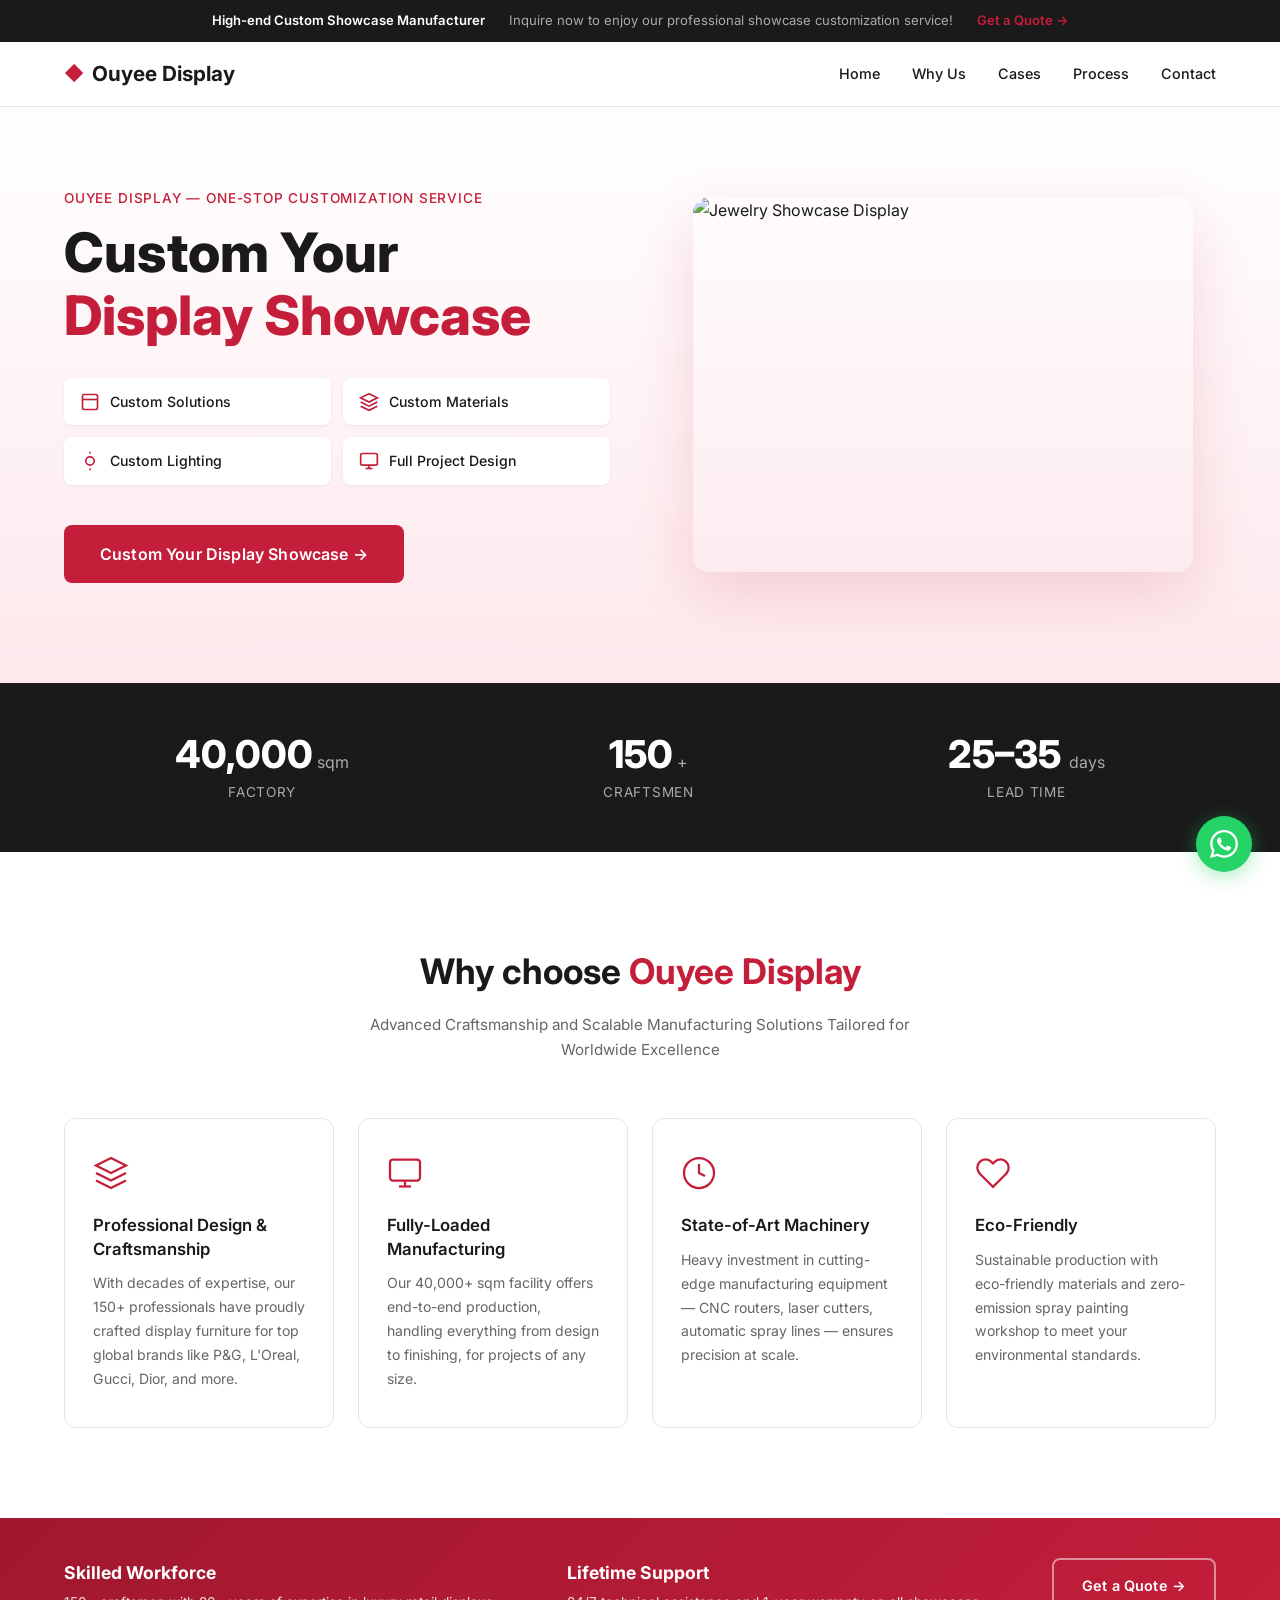
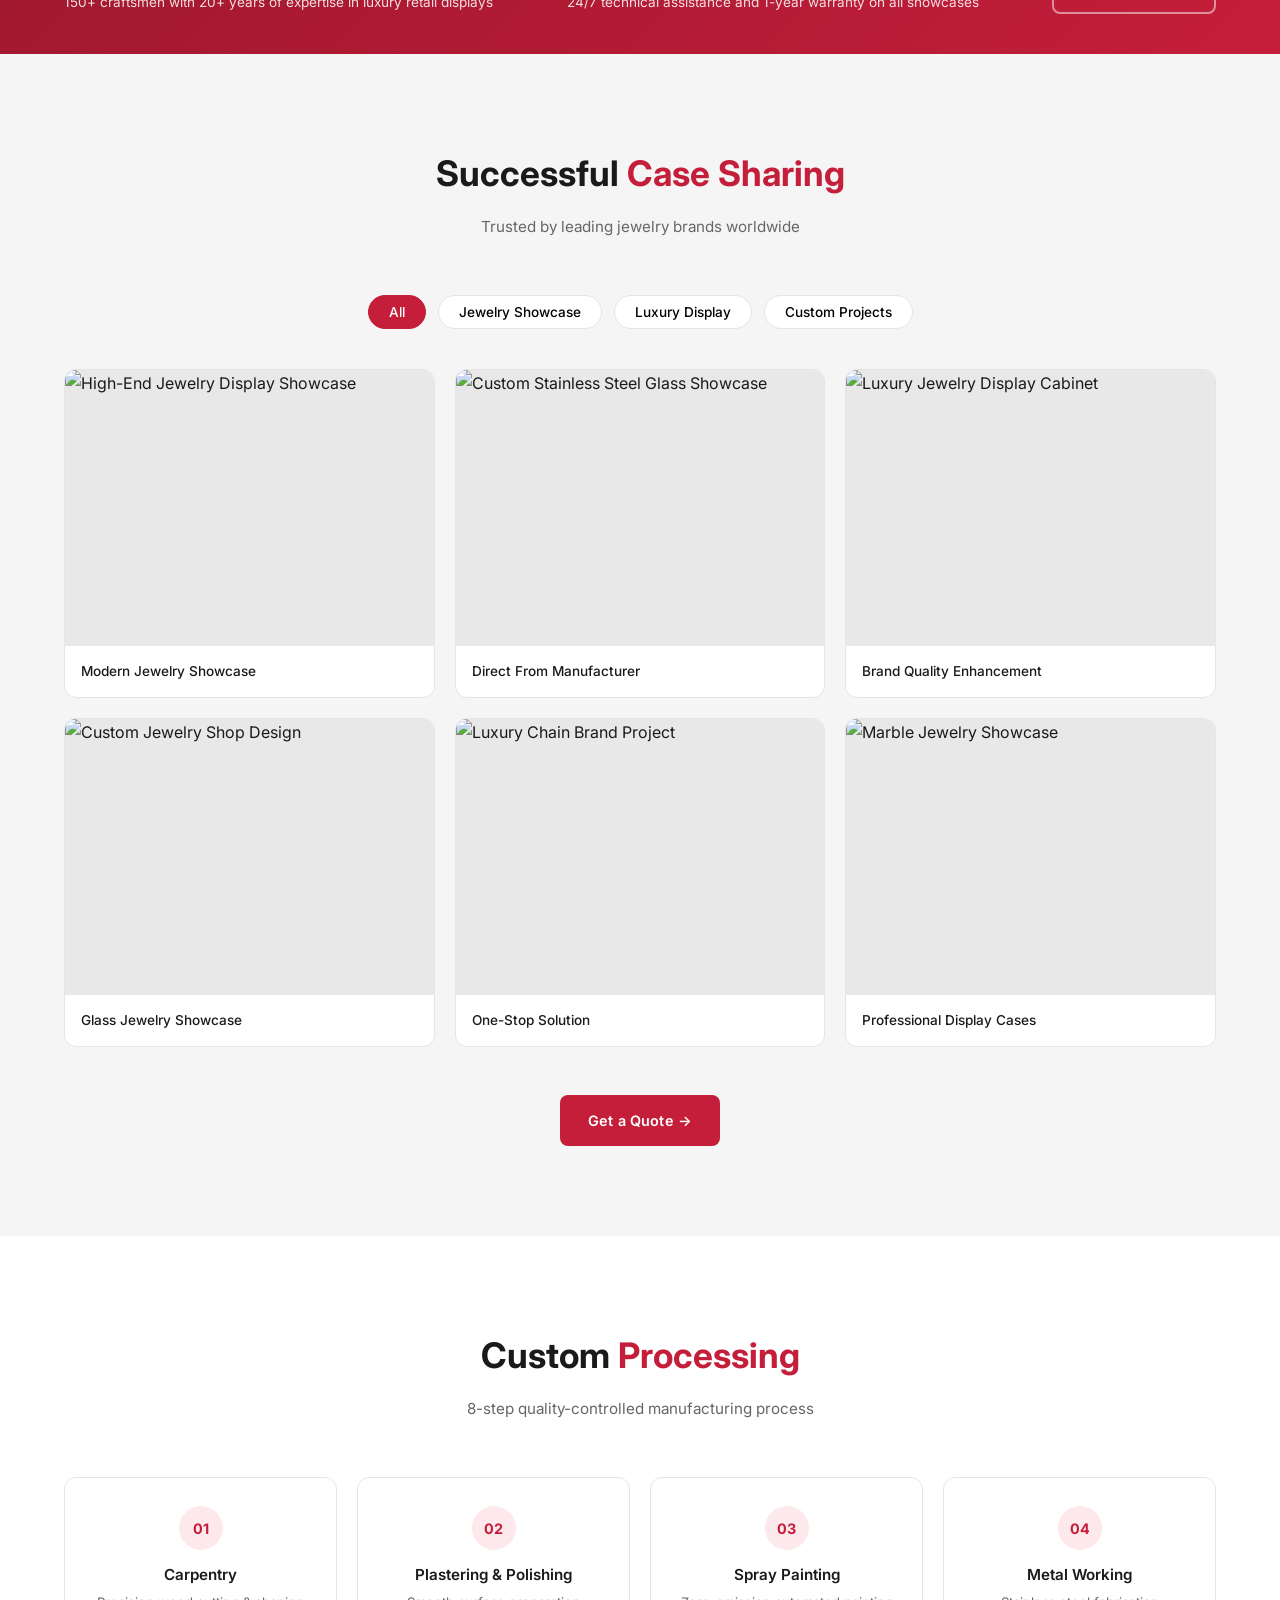
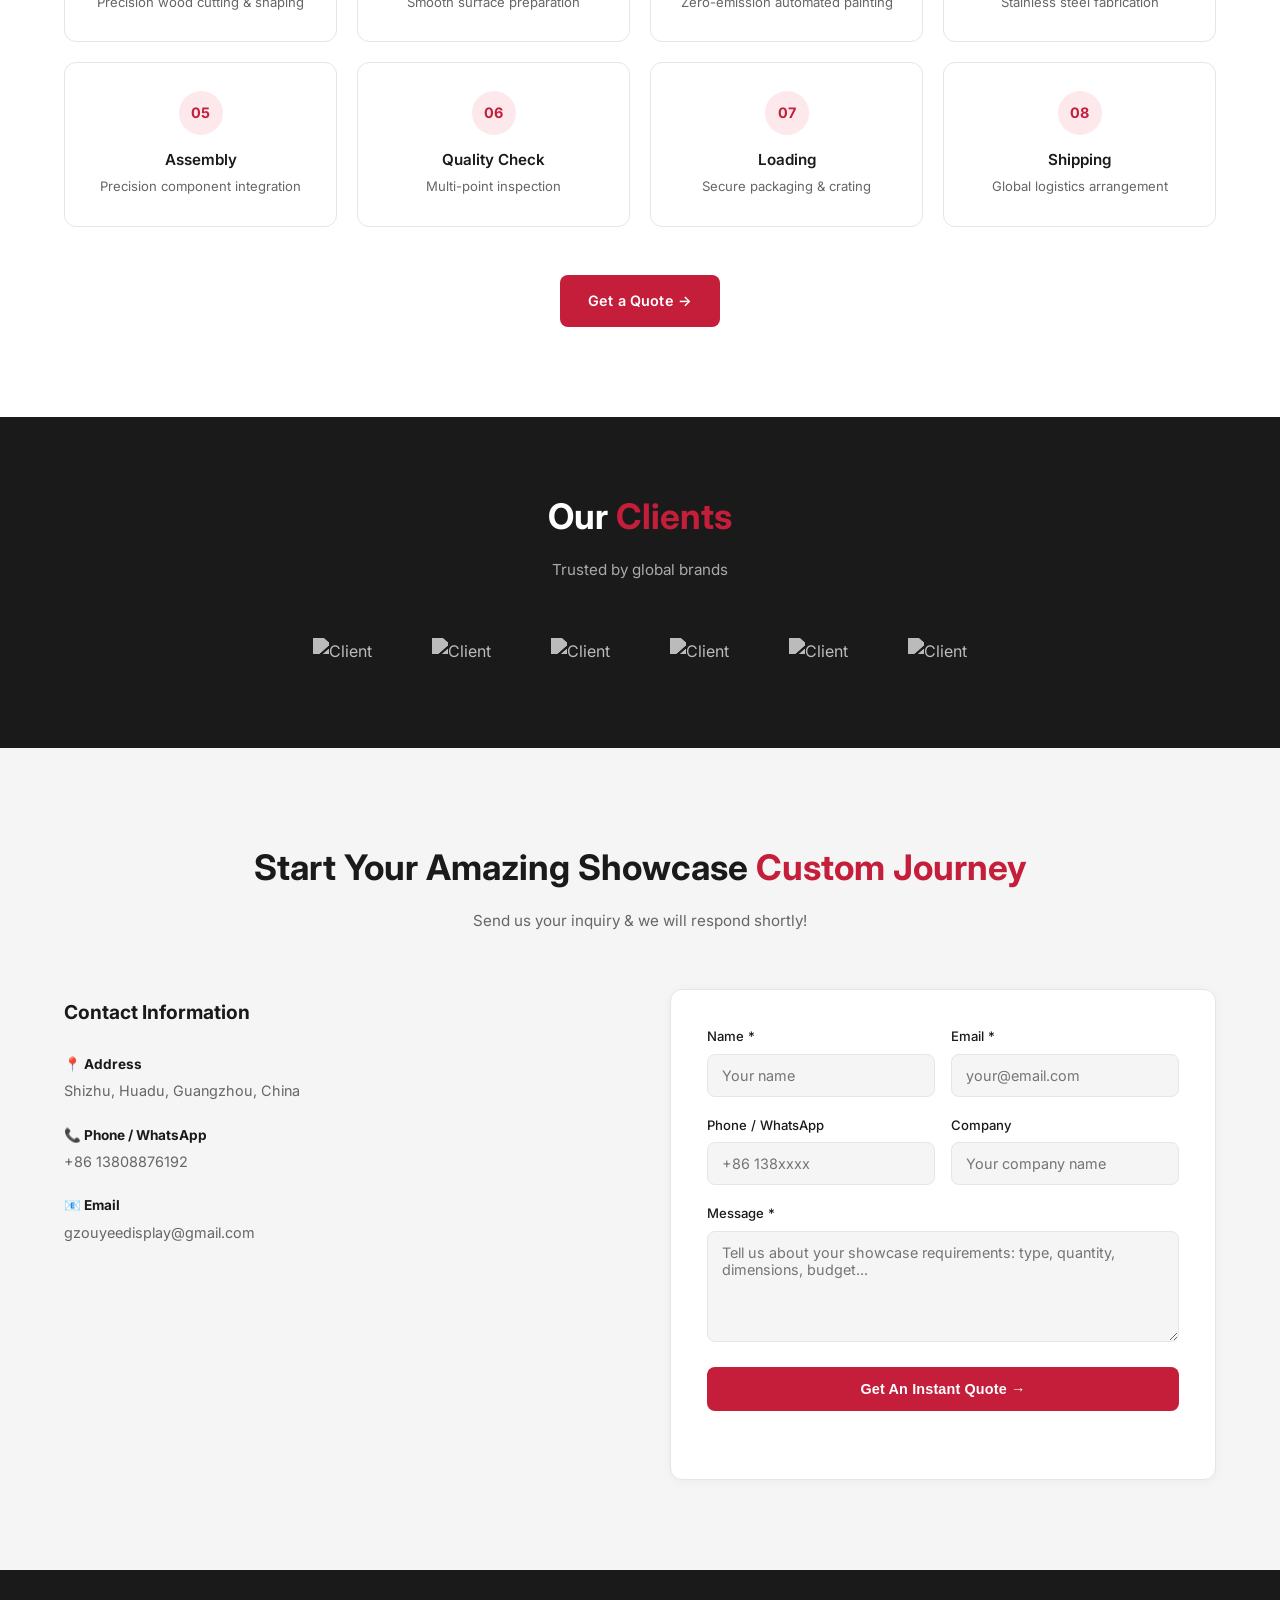
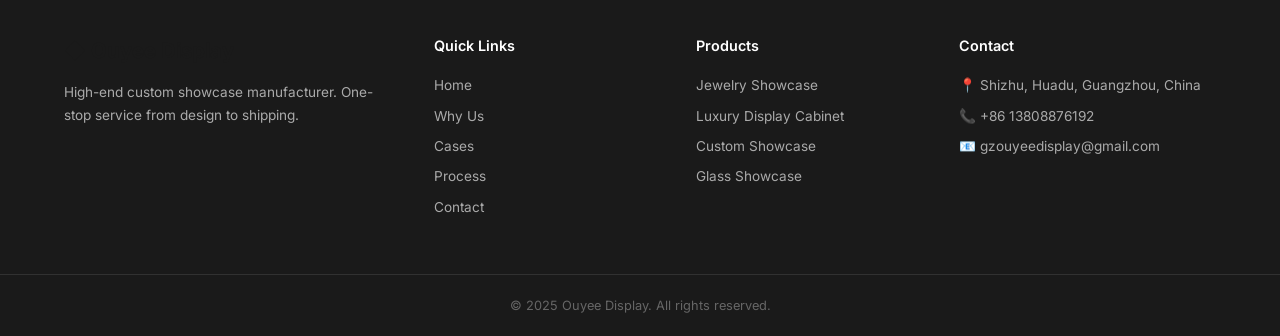
==== commit ecebda53: "feat: replace placeholder images with real showcase photos from epshowcases" ====
--- a/index.html
+++ b/index.html
@@ -71,7 +71,7 @@
       </div>
       <div class="hero-visual">
         <div class="hero-img-placeholder">
-          <span>Jewelry Showcase</span>
+          <img src="https://www.epshowcases.com/wp-content/uploads/2025/08/display1.webp" alt="Jewelry Showcase Display">
         </div>
       </div>
     </div>
@@ -165,27 +165,27 @@
       </div>
       <div class="gallery-grid">
         <div class="gallery-card">
-          <div class="gallery-img"><span>High-End Jewelry Display Showcase</span></div>
+          <div class="gallery-img"><img src="https://www.epshowcases.com/wp-content/uploads/2025/08/case1.webp" alt="High-End Jewelry Display Showcase" loading="lazy"></div>
           <p class="gallery-label">Modern Jewelry Showcase</p>
         </div>
         <div class="gallery-card">
-          <div class="gallery-img"><span>Custom Stainless Steel Glass Showcase</span></div>
+          <div class="gallery-img"><img src="https://www.epshowcases.com/wp-content/uploads/2025/08/case2.webp" alt="Custom Stainless Steel Glass Showcase" loading="lazy"></div>
           <p class="gallery-label">Direct From Manufacturer</p>
         </div>
         <div class="gallery-card">
-          <div class="gallery-img"><span>Luxury Jewelry Display Cabinet</span></div>
+          <div class="gallery-img"><img src="https://www.epshowcases.com/wp-content/uploads/2025/08/case3.webp" alt="Luxury Jewelry Display Cabinet" loading="lazy"></div>
           <p class="gallery-label">Brand Quality Enhancement</p>
         </div>
         <div class="gallery-card">
-          <div class="gallery-img"><span>Custom Jewelry Shop Design</span></div>
+          <div class="gallery-img"><img src="https://www.epshowcases.com/wp-content/uploads/2025/08/case4.webp" alt="Custom Jewelry Shop Design" loading="lazy"></div>
           <p class="gallery-label">Glass Jewelry Showcase</p>
         </div>
         <div class="gallery-card">
-          <div class="gallery-img"><span>Luxury Chain Brand Project</span></div>
+          <div class="gallery-img"><img src="https://www.epshowcases.com/wp-content/uploads/2025/08/case5.webp" alt="Luxury Chain Brand Project" loading="lazy"></div>
           <p class="gallery-label">One-Stop Solution</p>
         </div>
         <div class="gallery-card">
-          <div class="gallery-img"><span>Marble Jewelry Showcase</span></div>
+          <div class="gallery-img"><img src="https://www.epshowcases.com/wp-content/uploads/2025/08/case6.webp" alt="Marble Jewelry Showcase" loading="lazy"></div>
           <p class="gallery-label">Professional Display Cases</p>
         </div>
       </div>
@@ -254,12 +254,12 @@
       <h2 class="section-title">Our <span class="accent">Clients</span></h2>
       <p class="section-sub">Trusted by global brands</p>
       <div class="client-logos">
-        <div class="client-logo"><span>P&G</span></div>
-        <div class="client-logo"><span>L'Oréal</span></div>
-        <div class="client-logo"><span>Gucci</span></div>
-        <div class="client-logo"><span>Dior</span></div>
-        <div class="client-logo"><span>Cartier</span></div>
-        <div class="client-logo"><span>Tiffany & Co.</span></div>
+        <div class="client-logo"><img src="https://www.epshowcases.com/wp-content/uploads/2025/08/clients1.webp" alt="Client" loading="lazy"></div>
+        <div class="client-logo"><img src="https://www.epshowcases.com/wp-content/uploads/2025/08/clients2.webp" alt="Client" loading="lazy"></div>
+        <div class="client-logo"><img src="https://www.epshowcases.com/wp-content/uploads/2025/08/clients3.webp" alt="Client" loading="lazy"></div>
+        <div class="client-logo"><img src="https://www.epshowcases.com/wp-content/uploads/2025/08/clients4.webp" alt="Client" loading="lazy"></div>
+        <div class="client-logo"><img src="https://www.epshowcases.com/wp-content/uploads/2025/08/clients5.webp" alt="Client" loading="lazy"></div>
+        <div class="client-logo"><img src="https://www.epshowcases.com/wp-content/uploads/2025/08/clients6.webp" alt="Client" loading="lazy"></div>
       </div>
     </div>
   </section>
--- a/style.css
+++ b/style.css
@@ -74,10 +74,11 @@
 .hero-visual{display:flex;justify-content:center}
 .hero-img-placeholder{
   width:100%;max-width:500px;aspect-ratio:4/3;
-  background:linear-gradient(135deg,#1a1a1a 0%,#333 100%);
-  border-radius:16px;display:flex;align-items:center;justify-content:center;
-  color:rgba(255,255,255,.4);font-size:1rem;font-weight:500;
+  border-radius:16px;overflow:hidden;
   box-shadow:0 20px 60px rgba(196,30,58,.15)
+}
+.hero-img-placeholder img{
+  width:100%;height:100%;object-fit:cover
 }
 
 /* ===== Buttons ===== */
@@ -152,10 +153,14 @@
 }
 .gallery-card:hover{transform:translateY(-4px);box-shadow:0 16px 36px rgba(0,0,0,.1)}
 .gallery-img{
-  aspect-ratio:4/3;background:linear-gradient(135deg,#e8e8e8 0%,#d0d0d0 100%);
-  display:flex;align-items:center;justify-content:center;
-  color:#999;font-size:.85rem;font-weight:500
-}
+  aspect-ratio:4/3;background:#e8e8e8;
+  overflow:hidden
+}
+.gallery-img img{
+  width:100%;height:100%;object-fit:cover;
+  transition:transform .4s
+}
+.gallery-card:hover .gallery-img img{transform:scale(1.05)}
 .gallery-label{padding:14px 16px;font-size:.85rem;font-weight:500;color:var(--dark)}
 
 .center-cta{text-align:center;margin-top:48px}
@@ -181,7 +186,8 @@
   display:flex;flex-wrap:wrap;justify-content:center;align-items:center;
   gap:40px 60px;margin-top:48px
 }
-.client-logo{font-size:1.2rem;font-weight:700;color:rgba(255,255,255,.5);letter-spacing:.04em;text-transform:uppercase}
+.client-logo{height:40px;filter:brightness(0) invert(1);opacity:.7}
+.client-logo img{height:100%;width:auto}
 
 /* ===== Contact ===== */
 .contact-layout{display:grid;grid-template-columns:1fr 1fr;gap:60px;align-items:start}
